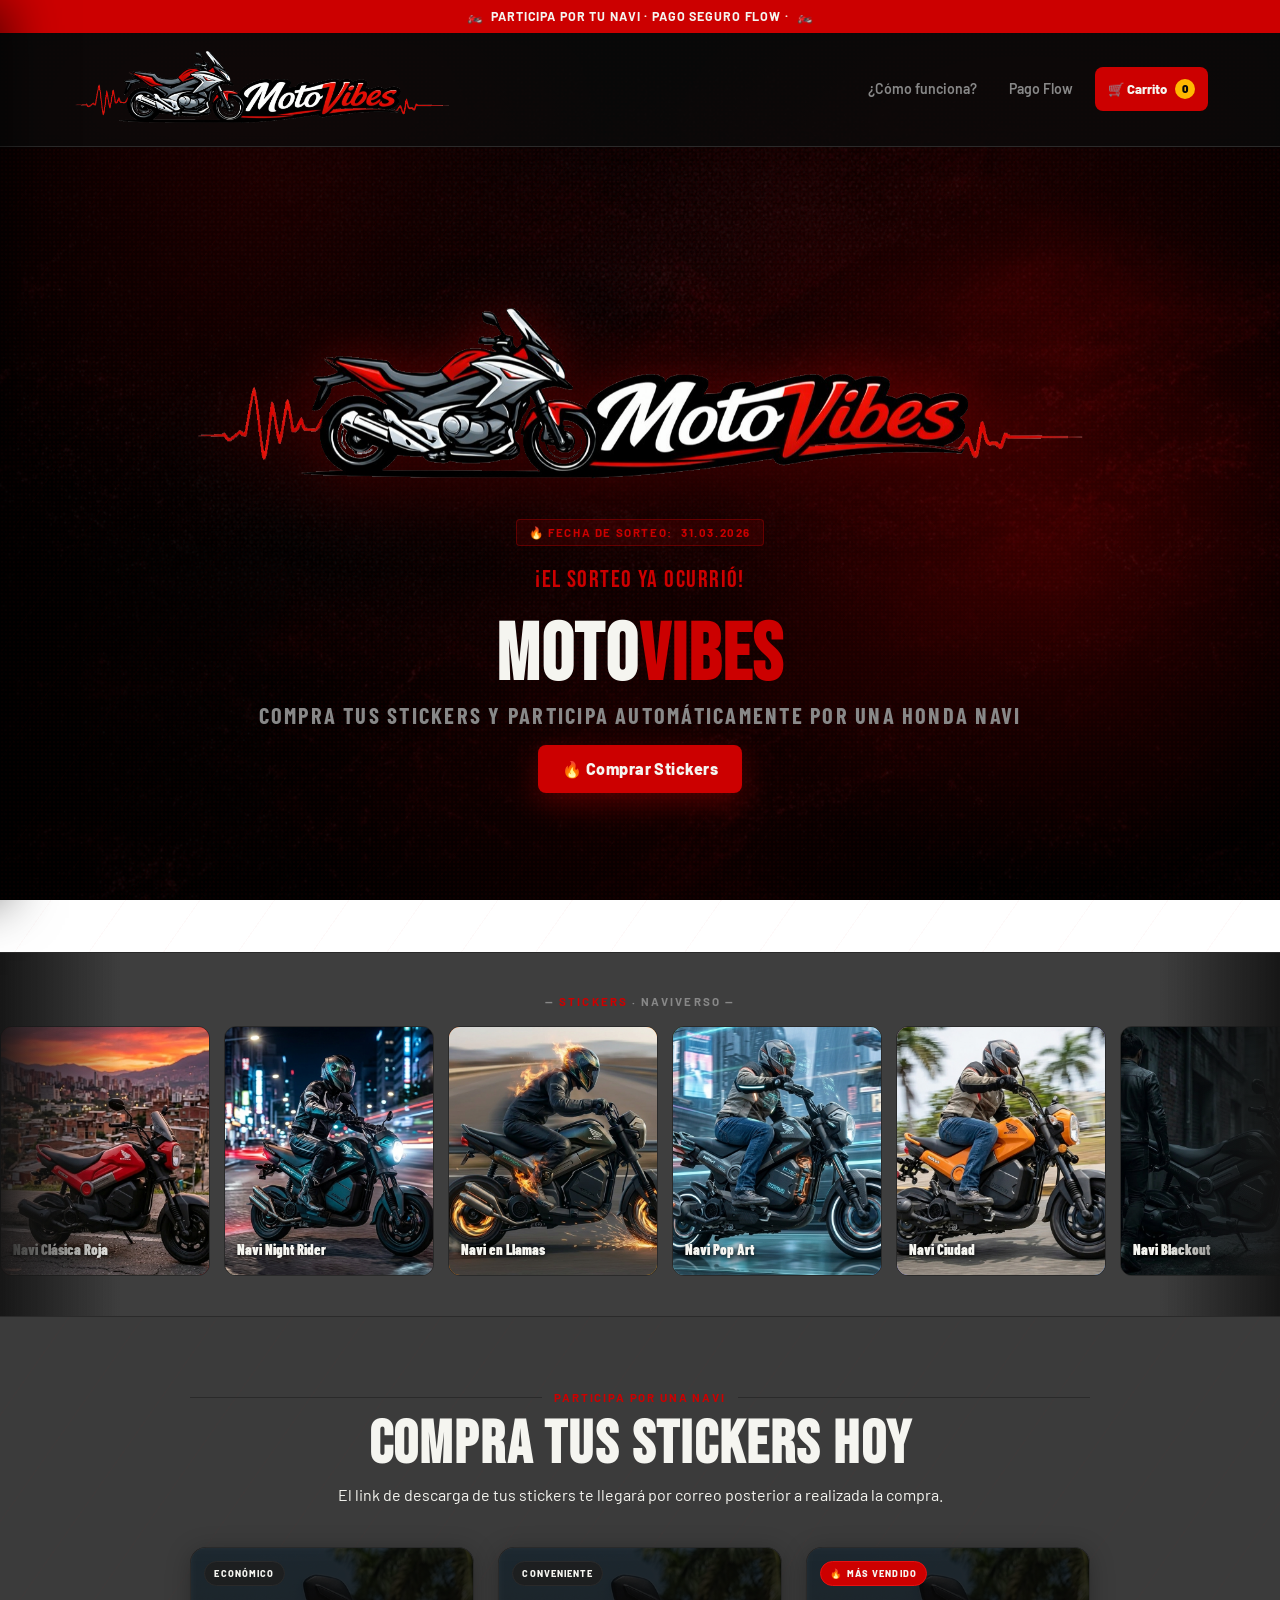
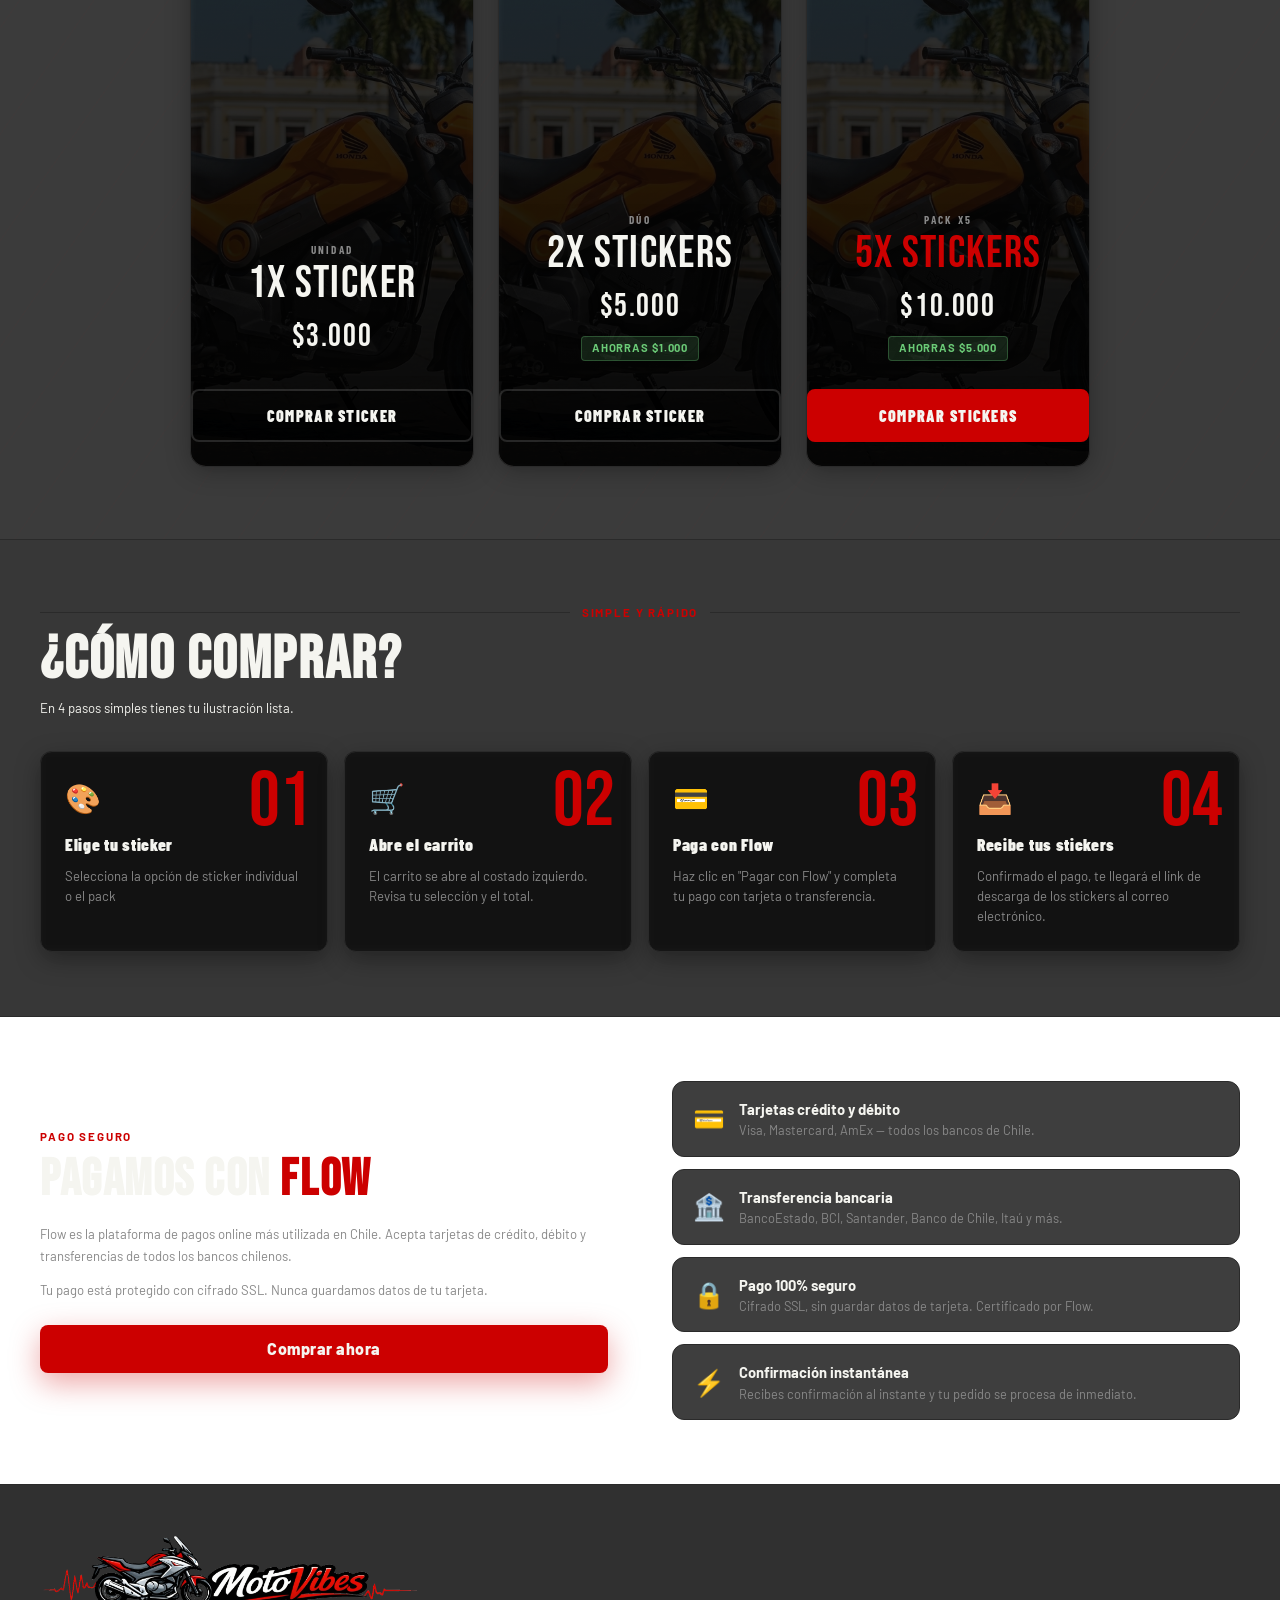
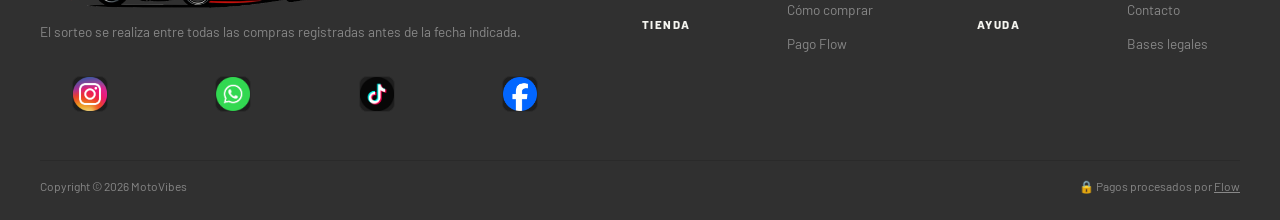
==== index.html @ 28701f83 "Files updated" ====
<!DOCTYPE html>
<html lang="es" dir="ltr">
<head>
  <meta charset="UTF-8">
  <meta http-equiv="X-UA-Compatible" content="IE=edge">
    <link rel="icon" type="image/png" href="images/favicon.png">
  <!-- SEO -->
  <meta name="description" content="Compra stickers de la Honda Navi y participa automáticamente en el sorteo de una moto. Envío digital inmediato. Pago seguro con Flow.">
  <meta name="keywords" content="stickers Honda Navi, sorteo moto Chile, stickers moto Chile, MotoVibes, ganar moto, sorteo Honda">
  <meta name="author" content="MotoVibes">
  <meta name="robots" content="index, follow">
  <link rel="canonical" href="https://motovibes.cl/">

  <!-- Open Graph (redes sociales) -->
  <meta property="og:type" content="website">
  <meta property="og:url" content="https://motovibes.cl/">
  <meta property="og:title" content="MotoVibes — Compra stickers y gana una Honda Navi">
  <meta property="og:description" content="Cada sticker tiene un código único. El día del sorteo uno de esos códigos se lleva la moto. ¿Será el tuyo?">
  <meta property="og:image" content="https://motovibes.cl/images/Logo1.png">
  <meta property="og:locale" content="es_CL">
  <meta property="og:site_name" content="MotoVibes">

  <!-- Twitter Card -->
  <meta name="twitter:card" content="summary_large_image">
  <meta name="twitter:title" content="MotoVibes — Compra stickers y gana una Honda Navi">
  <meta name="twitter:description" content="Cada sticker tiene un código único. El día del sorteo uno de esos códigos se lleva la moto.">
  <meta name="twitter:image" content="https://motovibes.cl/images/Logo1.png">
  <meta name="viewport" content="width=device-width, initial-scale=1.0, viewport-fit=cover">

  <title>MotoVibes - MotoVibes.cl</title>

  <meta name="description" content="Compra stickers y participa por una honda Navi">
  <meta name="theme-color" content="#CC0000">

  <meta property="og:title" content="MotoVibes">
  <meta property="og:description" content="Ilustraciones digitales exclusivas de Honda Navi. Hecho en Chile.">
  <meta property="og:type" content="website">

  <link rel="preconnect" href="https://fonts.googleapis.com">
  <link rel="preconnect" href="https://fonts.gstatic.com" crossorigin>
  <link
    href="https://fonts.googleapis.com/css2?family=Bebas+Neue&family=Barlow:wght@400;500;600;700;900&family=Barlow+Condensed:wght@700;900&display=swap"
    rel="stylesheet"
    media="print"
    onload="this.media='all'"
  >
  <noscript>
    <link href="https://fonts.googleapis.com/css2?family=Bebas+Neue&family=Barlow:wght@400;500;600;700;900&family=Barlow+Condensed:wght@700;900&display=swap" rel="stylesheet">
  </noscript>

  <link rel="stylesheet" href="styles.css">
</head>
<body>

<a href="#contenido-principal" class="skip">Saltar al contenido principal</a>

<!-- ══ TOPBAR ══════════════════════════════════════════ -->
<div class="topbar" role="complementary" aria-label="Información de la tienda">
  🏍️&nbsp; Participa por tu Navi · Pago seguro Flow ·  &nbsp;🏍️
</div>

<!-- ══ HEADER ══════════════════════════════════════════ -->
<header role="banner">
  <nav aria-label="Navegación principal">
    <a href="#" class="nav-logo" aria-label="MotoVibes — Inicio">
      <img src="images/Logo1.png" alt="MotoVibes logo">
    </a>

    <ul class="nav-links" role="list">
      <li><a href="#como-funciona">¿Cómo funciona?</a></li>
      <li><a href="#pago-flow">Pago Flow</a></li>
    </ul>

    <button
      class="cart-btn"
      id="cart-open"
      type="button"
      aria-label="Abrir carrito de compras"
      aria-expanded="false"
      aria-controls="sidebar"
    >
      🛒 Carrito
      <span class="cart-badge" id="cart-badge" aria-live="polite" aria-atomic="true">0</span>
    </button>
  </nav>
</header>

<!-- ══ CONTENIDO PRINCIPAL ══════════════════════════════ -->
<main id="contenido-principal">

  <!-- ── Hero ─────────────────────────────────────────── -->
  <section class="hero" aria-labelledby="hero-titulo">
    <div class="hero-inner hero-centered">
      <div class="hero-logo-wrap" aria-hidden="true">
        <div class="hero-box">
          <img src="images/Logo1.png" alt="MotoVibes Logo" style="width:100%;height:100%;object-fit:contain;border-radius:inherit;z-index:1;">
        </div>
      </div>

      <div class="hero-eyebrow" aria-hidden="true">🔥 Fecha de sorteo: <span id="fecha-sorteo">31.03.2026</span></div>

      <div class="countdown-wrap" aria-live="polite">
        <div class="countdown-unit">
          <span class="countdown-num" id="cd-dias">--</span>
          <span class="countdown-label">Días</span>
        </div>
        <div class="countdown-sep">:</div>
        <div class="countdown-unit">
          <span class="countdown-num" id="cd-horas">--</span>
          <span class="countdown-label">Horas</span>
        </div>
        <div class="countdown-sep">:</div>
        <div class="countdown-unit">
          <span class="countdown-num" id="cd-mins">--</span>
          <span class="countdown-label">Min</span>
        </div>
        <div class="countdown-sep">:</div>
        <div class="countdown-unit">
          <span class="countdown-num" id="cd-segs">--</span>
          <span class="countdown-label">Seg</span>
        </div>
      </div>

      <h1 class="hero-title" id="hero-titulo">
        Moto<span class="accent">Vibes</span>
        <span class="sub">Compra tus stickers y participa automáticamente por una Honda Navi</span>
      </h1>

      <div class="hero-ctas">
        <a href="#stickers" class="btn-p">🔥 Comprar Stickers</a>
      </div>
    </div>
  </section>

  <!-- ── Carrusel ─────────────────────────────────────── -->
  <section class="carousel-wrap" aria-label="Galería de ilustraciones disponibles" aria-roledescription="carrusel">
    <p class="carousel-label">— <em>Stickers</em> · naviverso —</p>
    <div class="carousel-inner">
      <div class="carousel-track" id="carousel-track" role="list"></div>
    </div>
  </section>

  <!-- ── Stickers pricing ──────────────────────────────── -->
  <section id="stickers" class="stickers-sect reveal" aria-labelledby="stickers-titulo">
    <div class="stickers-inner">
      <div class="s-eye" aria-hidden="true">
        <div class="s-line"></div>
        <span class="s-tag">Participa por una Navi</span>
        <div class="s-line"></div>
      </div>
      <h2 class="s-title" id="stickers-titulo">Compra tus Stickers Hoy</h2>
      <p class="s-subt">El link de descarga de tus stickers te llegará por correo posterior a realizada la compra.</p>

      <div class="stickers-grid" role="list">

        <!-- Unidad -->
        <div class="scard reveal" role="listitem">
          <div class="scard-bg">
            <img src="images/Navi Portada.png" alt="Sticker individual">
            <div class="scard-overlay"></div>
          </div>
          <div class="scard-badge">Económico</div>
          <div class="scard-content">
            <div class="scard-tier">Unidad</div>
            <div class="scard-qty">1x Sticker</div>
            <div class="scard-price">$3.000</div>
          </div>
          <button class="scard-btn" onclick="addToCart('sticker-1')" type="button">
            Comprar Sticker
          </button>
        </div>

        <!-- Duo -->
        <div class="scard reveal" role="listitem">
          <div class="scard-bg">
            <img src="images/Navi Portada.png" alt="Sticker individual">
            <div class="scard-overlay"></div>
          </div>
          <div class="scard-badge">Conveniente</div>
          <div class="scard-content">
            <div class="scard-tier">Dúo</div>
            <div class="scard-qty">2x Stickers</div>
            <div class="scard-price">$5.000</div>
            <div class="scard-saving">Ahorras $1.000</div>
          </div>
          <button class="scard-btn" onclick="addToCart('sticker-2')" type="button">
            Comprar Sticker
          </button>
        </div>

        <!-- Pack x5 -->
        <div class="scard scard-featured" role="listitem">
          <div class="scard-bg">
            <img src="images/Navi Portada.png" alt="Pack 4 stickers ">
            <div class="scard-overlay"></div>
          </div>
          <div class="scard-badge scard-badge-hot">🔥 Más Vendido</div>
          <div class="scard-content">
            <div class="scard-tier">Pack X5</div>
            <div class="scard-qty">5x Stickers</div>
            <div class="scard-price">$10.000</div>
            <div class="scard-saving">Ahorras $5.000</div>
          </div>
          <button class="scard-btn scard-btn-red" onclick="addToCart('pack-5')" type="button">
            Comprar Stickers
          </button>
        </div>

      </div>
    </div>
  </section>

  <!-- ── Cómo funciona ─────────────────────────────────── -->
  <section id="como-funciona" class="how" aria-labelledby="how-titulo">
    <div class="how-inner">
      <div class="s-eye" aria-hidden="true">
        <div class="s-line"></div>
        <span class="s-tag">Simple y rápido</span>
        <div class="s-line"></div>
      </div>
      <h2 class="s-title" id="how-titulo">¿Cómo comprar?</h2>
      <p class="s-sub">En 4 pasos simples tienes tu ilustración lista.</p>

      <ul class="how-grid" aria-label="Pasos para comprar">
        <li class="step reveal">
          <div class="step-bg-num" aria-hidden="true">01</div>
          <div class="step-ico" aria-hidden="true">🎨</div>
          <h3>Elige tu sticker</h3>
          <p>Selecciona la opción de sticker individual o el pack</p>
        </li>
        <li class="step reveal">
          <div class="step-bg-num" aria-hidden="true">02</div>
          <div class="step-ico" aria-hidden="true">🛒</div>
          <h3>Abre el carrito</h3>
          <p>El carrito se abre al costado izquierdo. Revisa tu selección y el total.</p>
        </li>
        <li class="step reveal">
          <div class="step-bg-num" aria-hidden="true">03</div>
          <div class="step-ico" aria-hidden="true">💳</div>
          <h3>Paga con Flow</h3>
          <p>Haz clic en "Pagar con Flow" y completa tu pago con tarjeta o transferencia.</p>
        </li>
        <li class="step reveal">
          <div class="step-bg-num" aria-hidden="true">04</div>
          <div class="step-ico" aria-hidden="true">📥</div>
          <h3>Recibe tus stickers</h3>
          <p>Confirmado el pago, te llegará el link de descarga de los stickers al correo electrónico.</p>
        </li>
      </ul>
    </div>
  </section>

  <!-- ── Pago Flow ─────────────────────────────────────── -->
  <section id="pago-flow" class="flow-sect" aria-labelledby="flow-titulo">
    <div class="flow-inner">
      <div class="flow-txt">
        <div class="s-eye" aria-hidden="true" style="justify-content:flex-start;margin-bottom:0.5rem">
          <span class="s-tag">Pago seguro</span>
        </div>
        <h2 class="s-title" id="flow-titulo">
          Pagamos con <span style="color:var(--rojo)">Flow</span>
        </h2>
        <p>Flow es la plataforma de pagos online más utilizada en Chile. Acepta tarjetas de crédito, débito y transferencias de todos los bancos chilenos.</p>
        <p>Tu pago está protegido con cifrado SSL. Nunca guardamos datos de tu tarjeta.</p>
        <a href="#stickers" class="btn-p" style="margin-top:0.75rem">Comprar ahora</a>
      </div>

      <div class="flow-cards" role="list" aria-label="Métodos de pago aceptados">
        <div class="fcard" role="listitem">
          <div class="fcard-ico" aria-hidden="true">💳</div>
          <div>
            <h4>Tarjetas crédito y débito</h4>
            <p>Visa, Mastercard, AmEx — todos los bancos de Chile.</p>
          </div>
        </div>
        <div class="fcard" role="listitem">
          <div class="fcard-ico" aria-hidden="true">🏦</div>
          <div>
            <h4>Transferencia bancaria</h4>
            <p>BancoEstado, BCI, Santander, Banco de Chile, Itaú y más.</p>
          </div>
        </div>
        <div class="fcard" role="listitem">
          <div class="fcard-ico" aria-hidden="true">🔒</div>
          <div>
            <h4>Pago 100% seguro</h4>
            <p>Cifrado SSL, sin guardar datos de tarjeta. Certificado por Flow.</p>
          </div>
        </div>
        <div class="fcard" role="listitem">
          <div class="fcard-ico" aria-hidden="true">⚡</div>
          <div>
            <h4>Confirmación instantánea</h4>
            <p>Recibes confirmación al instante y tu pedido se procesa de inmediato.</p>
          </div>
        </div>
      </div>
    </div>
  </section>

</main>

<!-- ══ FOOTER ══════════════════════════════════════════ -->
<footer role="contentinfo">
  <div class="foot-inner">
    <div class="foot-brand">
      <a href="#" class="nav-logo" aria-label="MotoVibes — Inicio">
        <img src="images/Logo1.png" alt="MotoVibes logo">
      </a>
      <p>El sorteo se realiza entre todas las compras registradas antes de la fecha indicada.</p>
      <nav class="soc-row" aria-label="Redes sociales">
        <a href="https://www.instagram.com/motovibes.cl?igsh=ZWE2M2V4dHNpMzU1" class="soc" aria-label="Síguenos en Instagram" target="_blank" rel="noopener noreferrer"><img src="images/ig.png" alt="Instagram" style="object-fit:contain;"></a>
        <a href="#" class="soc" aria-label="Contáctanos por WhatsApp" target="_blank" rel="noopener noreferrer"><img src="images/wha.png" alt="Whatsapp" style="object-fit:contain;"></a>
        <a href="https://www.tiktok.com/@motovibescl?_r=1&_t=ZS-94eezN1CpwV" class="soc" aria-label="Síguenos en TikTok" target="_blank" rel="noopener noreferrer"><img src="images/tt.png" alt="Tiktok" style="object-fit:contain;"></a>
        <a href="#" class="soc" aria-label="Síguenos en Facebook" target="_blank" rel="noopener noreferrer"><img src="images/fb.png" alt="Facebook" style="object-fit:contain;"></a>
      </nav>
    </div>

    <nav class="foot-col" aria-label="Links de tienda">
      <h4>Tienda</h4>
      <ul>
        <li><a href="#como-funciona">Cómo comprar</a></li>
        <li><a href="#pago-flow">Pago Flow</a></li>
      </ul>
    </nav>

    <nav class="foot-col" aria-label="Links de ayuda">
      <h4>Ayuda</h4>
      <ul>
        <li><a href="contacto.html">Contacto</a></li>
        <li><a href="#">Bases legales</a></li>
      </ul>
    </nav>
  </div>

  <div class="foot-bottom">
    <span>Copyright © 2026 MotoVibes</span>
    <span>🔒 Pagos procesados por <a href="https://www.flow.cl" target="_blank" rel="noopener noreferrer" style="color:var(--gris-txt);text-decoration:underline">Flow</a></span>
  </div>
</footer>

<!-- ══ SIDEBAR CARRITO ══════════════════════════════════ -->
<div class="backdrop" id="backdrop" role="presentation" aria-hidden="true"></div>

<aside
  class="sidebar"
  id="sidebar"
  role="dialog"
  aria-modal="true"
  aria-label="Carrito de compras"
  aria-hidden="true"
>
  <div class="sb-head">
    <div class="sb-head-l">
      <h2>Carrito</h2>
      <span class="sb-count" id="sb-count" aria-live="polite" aria-atomic="true">0 items</span>
    </div>
    <button class="sb-close" id="cart-close" type="button" aria-label="Cerrar carrito">✕</button>
  </div>

  <div class="sb-body" id="sb-body">
    <div class="sb-empty" id="sb-empty" role="status">
      <div class="sb-empty-icon" aria-hidden="true">🛒</div>
      <p>
        Tu carrito está vacío.<br>
        <a href="#" id="empty-link">Explora la colección&nbsp;→</a>
      </p>
    </div>
    <div id="sb-items" aria-live="polite" aria-label="Productos en el carrito"></div>
  </div>

  <div class="sb-foot" id="sb-foot" style="display:none">
    <div class="sum-row">
      <span>Subtotal</span>
      <span id="sum-sub">$0</span>
    </div>
    <div class="sum-row">
      <span>Envío digital</span>
      <span style="color:#6bcb77">Gratis</span>
    </div>
    <div class="sum-row tot">
      <span>Total</span>
      <span class="sum-tot-val" id="sum-tot">$0</span>
    </div>

    <!-- ⚠️ URL debe generarse desde el servidor con la API Key de Flow en producción -->
    <a
      href="#"
      id="flow-pay-btn"
      class="flow-btn"
      role="button"
      aria-label="Ir a pagar"
      target="_blank"
    >
      💳&nbsp; Pagar
      <svg width="16" height="16" viewBox="0 0 24 24" fill="none" stroke="currentColor" stroke-width="2.5" stroke-linecap="round" stroke-linejoin="round" aria-hidden="true" focusable="false">
        <path d="M5 12h14M12 5l7 7-7 7"/>
      </svg>
    </a>

    <div class="flow-secure" aria-label="Información de seguridad">
      🔒 Pago seguro y encriptado · Flow Chile
    </div>

    <button class="cont-btn" id="cont-btn" type="button">← Seguir explorando</button>
  </div>
</aside>

<!-- ══ TOAST ════════════════════════════════════════════ -->
<div class="toast" id="toast" role="status" aria-live="polite" aria-atomic="true">
  <span id="toast-msg"></span>
</div>

<script src="main.js"></script>

  <script>
    // ── CUENTA REGRESIVA ─────────────────────────────
    // Cambia esta fecha cuando tengas la fecha real del sorteo
    // Formato: YYYY-MM-DD HH:MM:SS
    const FECHA_SORTEO = new Date('2026-03-31T20:00:00')

    function actualizarContador() {
      const ahora = new Date()
      const diff  = FECHA_SORTEO - ahora

      if (diff <= 0) {
        document.querySelector('.countdown-wrap').innerHTML =
          '<div class="countdown-fin">¡El sorteo ya ocurrió!</div>'
        return
      }

      const dias  = Math.floor(diff / (1000 * 60 * 60 * 24))
      const horas = Math.floor((diff % (1000 * 60 * 60 * 24)) / (1000 * 60 * 60))
      const mins  = Math.floor((diff % (1000 * 60 * 60)) / (1000 * 60))
      const segs  = Math.floor((diff % (1000 * 60)) / 1000)

      document.getElementById('cd-dias').textContent  = String(dias).padStart(2, '0')
      document.getElementById('cd-horas').textContent = String(horas).padStart(2, '0')
      document.getElementById('cd-mins').textContent  = String(mins).padStart(2, '0')
      document.getElementById('cd-segs').textContent  = String(segs).padStart(2, '0')
    }

    actualizarContador()
    setInterval(actualizarContador, 1000)
  </script>
</body>
</html>
---- styles.css ----
/* ══════════════════════════════════════════════════════
   LOCOS POR LAS NAVIS — styles.css
   Mobile-first · Cross-browser · Accesible
══════════════════════════════════════════════════════ */

/* ── Variables ─────────────────────────────────────── */
:root {
  --negro:    #0A0A0A;
  --gris-osc: #141414;
  --gris-med: #1E1E1E;
  --gris-bor: #2A2A2A;
  --rojo:     #CC0000;
  --rojo-viv: #E81010;
  --naranja:  #FF5500;
  --blanco:   #F5F5F0;
  --gris-txt: #888888;
  --dorado:   #FFB800;
  --sombra-r: rgba(204, 0, 0, 0.35);
  --ease:     cubic-bezier(0.25, 0.46, 0.45, 0.94);
  --tr:       all 0.28s cubic-bezier(0.25, 0.46, 0.45, 0.94);
  --rad-sm:   4px;
  --rad-md:   8px;
  --rad-lg:   12px;
  --rad-xl:   16px;
}

/* ── Reset & base ───────────────────────────────────── */
*,
*::before,
*::after {
  -webkit-box-sizing: border-box;
          box-sizing: border-box;
  margin: 0;
  padding: 0;
}

html {
  scroll-behavior: smooth;
  -webkit-text-size-adjust: 100%;
      -ms-text-size-adjust: 100%;
          text-size-adjust: 100%;
  overflow-x: hidden;
}

body {
  padding-top: 142px; /* topbar ~32px + header ~70px + buffer */
  position: relative;
  z-index: 0;
  font-family: 'Barlow', 'Segoe UI', Tahoma, Geneva, Verdana, sans-serif;

  background:
    linear-gradient(rgba(0,0,0,0.72), rgba(0,0,0,0.88)),
    url("images/Fondo.webp");

  background-size: cover;
  background-position: center;
  background-repeat: no-repeat;
  background-attachment: fixed;

  color: var(--blanco);
  overflow-x: hidden;
  line-height: 1.5;

  -webkit-font-smoothing: antialiased;
  -moz-osx-font-smoothing: grayscale;
}

body::before,
body::after {
  position: fixed;
  inset: 0;
  pointer-events: none;
}

body::before {
  content: "";
  z-index: 0;
  background:
    radial-gradient(circle at 20% 20%, rgba(204,0,0,0.12), transparent 30%),
    radial-gradient(circle at 80% 30%, rgba(204,0,0,0.10), transparent 35%),
    radial-gradient(circle at 50% 80%, rgba(204,0,0,0.08), transparent 40%);
}

body::after {
  content: "";
  z-index: 0;
  opacity: 0.18;
  background-image:
    radial-gradient(rgba(255,0,0,0.22) 1px, transparent 1px);
  background-size: 4px 4px;
  mix-blend-mode: screen;
}

img, video, svg { max-width: 100%; height: auto; display: block; }

/* Focus visible solo para teclado */
:focus:not(:focus-visible) { outline: none; }
:focus-visible {
  outline: 2px solid var(--dorado);
  outline-offset: 3px;
  border-radius: 2px;
}

/* Reduce motion para usuarios que lo prefieren */
@media (prefers-reduced-motion: reduce) {
  *, *::before, *::after {
    -webkit-animation-duration: 0.01ms !important;
            animation-duration: 0.01ms !important;
    -webkit-animation-iteration-count: 1 !important;
            animation-iteration-count: 1 !important;
    -webkit-transition-duration: 0.01ms !important;
            transition-duration: 0.01ms !important;
    scroll-behavior: auto !important;
  }
}

/* Modo alto contraste */
@media (prefers-contrast: high) {
  :root {
    --rojo:    #FF0000;
    --gris-bor: #555555;
    --gris-txt: #BBBBBB;
  }
}

/* ── Skip link ──────────────────────────────────────── */
.skip {
  position: absolute;
  top: -100px;
  left: 1rem;
  background: var(--rojo);
  color: var(--blanco);
  padding: 0.75rem 1.5rem;
  border-radius: var(--rad-md);
  font-weight: 700;
  font-size: 0.875rem;
  z-index: 9999;
  text-decoration: none;
  -webkit-transition: top 0.2s;
          transition: top 0.2s;
  white-space: nowrap;
}
.skip:focus { top: 0.75rem; }

/* Contenido sobre el fondo global */
header,
main,
footer,
.hero,
.carousel-wrap,
.how,
.flow-sect,
.stickers-sect {
  position: relative;
  z-index: 1;
}

/* ── Topbar ─────────────────────────────────────────── */
.topbar {
  background: var(--rojo);
  text-align: center;
  padding: 0.5rem 1rem;
  font-size: 0.75rem;
  font-weight: 700;
  letter-spacing: 0.07em;
  text-transform: uppercase;
  line-height: 1.4;
  word-break: break-word;
  position: fixed;
  top: 0;
  left: 0;
  width: 100%;
  z-index: 1001;
}

/* ── Header / Nav ───────────────────────────────────── */
header {
  position: fixed;
  top: 32px;
  left: 0;
  width: 100%;

  z-index: 1000;

  background: rgba(10,10,10,0.82);
  backdrop-filter: blur(12px);

  border-bottom: 1px solid var(--gris-bor);
}
header.scrolled{
  background: rgba(10, 10, 10, 0.95);
  backdrop-filter: blur(16px);
  border-bottom: 1px solid rgba(255,255,255,0.08);
}

header.scrolled nav{
  padding: 0.45rem 1rem;
}

header,
header nav{
  transition: all 0.25s ease;
}

nav {
  max-width: 1200px;
  margin: 0 auto;
  display: -webkit-box;
  display: -ms-flexbox;
  display: flex;
  -webkit-box-align: center;
      -ms-flex-align: center;
          align-items: center;
  -webkit-box-pack: justify;
      -ms-flex-pack: justify;
          justify-content: space-between;
  padding: 1rem 0.5rem;
  gap: 0.75rem;
}
.nav-logo{
  display: inline-flex;
  align-items: center;
  justify-content: flex-start;
  font-size: 0;
  line-height: 0;
  margin-right: auto;
}

.nav-logo img{
  height: 48px;
  width: auto;
  max-width: 160px;
  object-fit: contain;
  display: block;
  transition: transform 0.25s ease, filter 0.25s ease;
}
.nav-logo img:hover{
  transform: scale(1.04);
  filter: drop-shadow(0 0 10px rgba(255,0,0,0.45));
}

.nav-links {
  gap: 0.25rem;
  -webkit-box-align: center;
      -ms-flex-align: center;
          align-items: center;
  list-style: none;
  display: none; /* Oculto en móvil */
}
.nav-links a {
  color: var(--gris-txt);
  text-decoration: none;
  font-weight: 600;
  font-size: 0.88rem;
  padding: 0.5rem 0.875rem;
  border-radius: var(--rad-md);
  -webkit-transition: var(--tr);
          transition: var(--tr);
  white-space: nowrap;
  display: inline-block;
}
.nav-links a:hover { color: var(--blanco); background: var(--gris-med); }

.cart-btn {
  background: var(--rojo);
  color: var(--blanco);
  border: none;
  border-radius: var(--rad-md);
  padding: 0.5rem 1rem;
  font-family: 'Barlow', sans-serif;
  font-weight: 800;
  font-size: 0.875rem;
  cursor: pointer;
  display: -webkit-inline-box;
  display: -ms-inline-flexbox;
  display: inline-flex;
  -webkit-box-align: center;
      -ms-flex-align: center;
          align-items: center;
  gap: 0.5rem;
  -webkit-transition: var(--tr);
          transition: var(--tr);
  white-space: nowrap;
  min-height: 44px; /* WCAG táctil mínimo */
}
.cart-btn:hover { background: var(--rojo-viv); -webkit-transform: translateY(-1px); -ms-transform: translateY(-1px); transform: translateY(-1px); }
.cart-btn:active { -webkit-transform: none; -ms-transform: none; transform: none; }

.cart-badge {
  background: var(--dorado);
  color: var(--negro);
  border-radius: 50%;
  width: 20px; height: 20px;
  font-size: 0.7rem;
  display: -webkit-inline-box;
  display: -ms-inline-flexbox;
  display: inline-flex;
  -webkit-box-align: center;
      -ms-flex-align: center;
          align-items: center;
  -webkit-box-pack: center;
      -ms-flex-pack: center;
          justify-content: center;
  font-weight: 900;
  line-height: 1;
}

/* ── Botones globales ───────────────────────────────── */
.btn-p {
  background: var(--rojo);
  color: var(--blanco);
  padding: 0.75rem 1.5rem;
  border-radius: var(--rad-md);
  border: none;
  font-family: 'Barlow', sans-serif;
  font-weight: 800;
  font-size: clamp(0.88rem, 2vw, 1rem);
  letter-spacing: 0.03em;
  cursor: pointer;
  text-decoration: none;
  display: -webkit-inline-box;
  display: -ms-inline-flexbox;
  display: inline-flex;
  -webkit-box-align: center;
      -ms-flex-align: center;
          align-items: center;
  gap: 0.5rem;
  -webkit-transition: var(--tr);
          transition: var(--tr);
  -webkit-box-shadow: 0 10px 30px rgba(204,0,0,0.35);
          box-shadow: 0 10px 30px rgba(204,0,0,0.35);
  min-height: 44px;
}
.btn-p:hover { 
  background: var(--rojo-viv); 
  -webkit-transform: translateY(-2px); 
  -ms-transform: translateY(-2px); 
  transform: translateY(-2px); 
  -webkit-box-shadow: 0 14px 36px rgba(204,0,0,0.45); 
  box-shadow: 0 14px 36px rgba(204,0,0,0.45); 
}
.btn-p:active { 
  -webkit-transform: none; 
  -ms-transform: none; 
  transform: none; }

.btn-p,
.scard-btn-red,
.flow-btn{
  transition: transform 0.25s ease, box-shadow 0.25s ease, background 0.25s ease;
}

.btn-p:hover,
.scard-btn-red:hover,
.flow-btn:hover{
  transform: translateY(-2px);
  box-shadow: 0 12px 30px rgba(255,0,0,0.35);
}

.btn-p:active,
.scard-btn-red:active,
.flow-btn:active{
  transform: translateY(0);
}

/* ── Animación entrada ──────────────────────────────── */
@-webkit-keyframes fsu {
  from { opacity: 0; -webkit-transform: translateY(24px); transform: translateY(24px); }
  to   { opacity: 1; -webkit-transform: translateY(0);    transform: translateY(0);    }
}
@keyframes fsu {
  from { opacity: 0; transform: translateY(24px); }
  to   { opacity: 1; transform: translateY(0);    }
}
@keyframes glowMove {
  0% {
    transform: translateY(-50%) scale(1);
    opacity: 0.9;
  }
  50% {
    transform: translateY(-50%) scale(1.05);
    opacity: 1;
  }
  100% {
    transform: translateY(-50%) scale(1);
    opacity: 0.9;
  }
}

/* ── Hero ───────────────────────────────────────────── */
.hero {
  min-height: 90vh;
  display: -webkit-box;
  display: -ms-flexbox;
  display: flex;
  -webkit-box-align: center;
      -ms-flex-align: center;
          align-items: center;
  position: relative;
  overflow: hidden;
  background: transparent;
}
.hero::before {
  content: '';
  position: absolute;
  inset: 0;
  background: -webkit-repeating-linear-gradient(-55deg, transparent, transparent 60px, rgba(204,0,0,0.025) 60px, rgba(204,0,0,0.025) 61px);
  background:         repeating-linear-gradient(-55deg, transparent, transparent 60px, rgba(204,0,0,0.025) 60px, rgba(204,0,0,0.025) 61px);
  pointer-events: none;
}
.hero::after {
  content: '';
  position: absolute;
  right: -120px;
  top: 50%;
  transform: translateY(-50%);
  width: 700px;
  height: 700px;
  border-radius: 50%;
  background:
    radial-gradient(circle,
      rgba(204,0,0,0.22) 0%,
      rgba(204,0,0,0.10) 35%,
      transparent 70%);
  filter: blur(10px);
  pointer-events: none;
  animation: glowMove 6s ease-in-out infinite;
}

.hero-inner {
  max-width: 1200px;
  margin: 0 auto;
  padding: 2.5rem 1rem;
  position: relative;
  z-index: 1;
  width: 100%;
}

.hero-eyebrow {
  display: -webkit-inline-box;
  display: -ms-inline-flexbox;
  display: inline-flex;
  -webkit-box-align: center;
      -ms-flex-align: center;
          align-items: center;
  gap: 0.5rem;
  background: rgba(204,0,0,0.12);
  border: 1px solid rgba(204,0,0,0.35);
  color: var(--rojo);
  font-size: 0.72rem;
  font-weight: 700;
  letter-spacing: 0.14em;
  text-transform: uppercase;
  padding: 0.25rem 0.75rem;
  border-radius: var(--rad-sm);
  margin-bottom: 1rem;
  -webkit-animation: fsu 0.6s ease both;
          animation: fsu 0.6s ease both;
}

.hero-title {
  font-family: 'Bebas Neue', 'Impact', 'Arial Narrow', sans-serif;
  font-size: clamp(2.8rem, 12vw, 7.5rem);
  line-height: 0.93;
  letter-spacing: 0.02em;
  margin-bottom: 1rem;
  -webkit-animation: fsu 0.7s ease 0.1s both;
          animation: fsu 0.7s ease 0.1s both;
  word-break: break-word;
  -webkit-hyphens: auto;
      -ms-hyphens: auto;
          hyphens: auto;
}
.hero-title .accent { color: var(--rojo); display: inline; }
.hero-title .sub {
  font-family: 'Barlow Condensed', 'Arial Narrow', sans-serif;
  font-size: clamp(0.9rem, 3vw, 1.8rem);
  color: var(--gris-txt);
  letter-spacing: 0.15em;
  text-transform: uppercase;
  display: block;
  margin-top: 0.5rem;
  line-height: 1.2;
}

.hero-ctas {
  display: -webkit-box;
  display: -ms-flexbox;
  display: flex;
  gap: 0.75rem;
  -ms-flex-wrap: wrap;
      flex-wrap: wrap;
  -webkit-animation: fsu 0.7s ease 0.3s both;
          animation: fsu 0.7s ease 0.3s both;
}

.hero-box {
  display: flex;
  align-items: center;
  justify-content: center;
  background: transparent;
  border: none;
  box-shadow: none;
}
.hero-box img {
  width: 100%;
  height: auto;
  object-fit: contain;
  filter: drop-shadow(0 18px 35px rgba(0,0,0,0.55))
        drop-shadow(0 0 25px rgba(255,0,0,0.35));
}
/* ── Carrusel ───────────────────────────────────────── */
.carousel-wrap {
  background: rgba(20,20,20,0.82);
  -webkit-backdrop-filter: blur(2px);
          backdrop-filter: blur(2px);
  border-top: 1px solid var(--gris-bor);
  border-bottom: 1px solid var(--gris-bor);
  padding: 2rem 0;
  overflow: hidden;
  position: relative;
}
.carousel-wrap::before,
.carousel-wrap::after {
  content: '';
  position: absolute;
  top: 0; bottom: 0;
  width: 60px;
  z-index: 2;
  pointer-events: none;
}
.carousel-wrap::before { left: 0; background: -webkit-linear-gradient(left, rgba(20,20,20,0.92), transparent); background: linear-gradient(to right, rgba(20,20,20,0.92), transparent); }
.carousel-wrap::after  { right: 0; background: -webkit-linear-gradient(right, rgba(20,20,20,0.92), transparent); background: linear-gradient(to left, rgba(20,20,20,0.92), transparent); }

.carousel-label {
  text-align: center;
  margin-bottom: 1rem;
  font-size: 0.72rem;
  font-weight: 700;
  letter-spacing: 0.18em;
  text-transform: uppercase;
  color: var(--gris-txt);
}
.carousel-label em { color: var(--rojo); font-style: normal; }

.carousel-inner { overflow: hidden; }

.carousel-track {
  display: -webkit-box;
  display: -ms-flexbox;
  display: flex;
  gap: 0.875rem;
  width: -webkit-max-content;
  width: max-content;
  -webkit-animation: slide 30s linear infinite;
          animation: slide 30s linear infinite;
}
@media (hover: hover) and (pointer: fine) {
  .carousel-track:hover { -webkit-animation-play-state: paused; animation-play-state: paused; }
}

@-webkit-keyframes slide {
  from { -webkit-transform: translateX(0); transform: translateX(0); }
  to   { -webkit-transform: translateX(-50%); transform: translateX(-50%); }
}
@keyframes slide {
  from { transform: translateX(0); }
  to   { transform: translateX(-50%); }
}

.c-card {
  width: clamp(150px, 28vw, 210px);
  height: clamp(185px, 34vw, 250px);
  -ms-flex-negative: 0;
      flex-shrink: 0;
  border-radius: var(--rad-lg);
  overflow: hidden;
  border: 1px solid var(--gris-bor);
  position: relative;
  cursor: pointer;
  -webkit-transition: var(--tr);
          transition: var(--tr);
  -webkit-transform: translateZ(0);
          transform: translateZ(0);
  will-change: transform;
}
@media (hover: hover) and (pointer: fine) {
  .c-card:hover { -webkit-transform: translateY(-6px) scale(1.03); -ms-transform: translateY(-6px) scale(1.03); transform: translateY(-6px) scale(1.03); border-color: var(--rojo); }
  .c-card:hover .c-overlay { opacity: 1; }
}
@media (hover: none) {
  .c-overlay { opacity: 1 !important; }
}

.c-bg {
  width: 100%; height: 100%;
  display: -webkit-box;
  display: -ms-flexbox;
  display: flex;
  -webkit-box-align: center;
      -ms-flex-align: center;
          align-items: center;
  -webkit-box-pack: center;
      -ms-flex-pack: center;
          justify-content: center;
  font-size: clamp(2.8rem, 7vw, 4.5rem);
  position: relative;
}
.c-bg img {
  position: absolute;
  inset: 0;
  width: 100%;
  height: 100%;
  -o-object-fit: cover;
     object-fit: cover;
  -o-object-position: center;
     object-position: center;
  display: block;
}
.c-overlay {
  position: absolute; inset: 0;
  background: -webkit-linear-gradient(bottom, rgba(0,0,0,0.85) 0%, transparent 55%);
  background:         linear-gradient(to top, rgba(0,0,0,0.85) 0%, transparent 55%);
  opacity: 0;
  -webkit-transition: var(--tr);
          transition: var(--tr);
}
.c-info { position: absolute; bottom: 0; left: 0; right: 0; padding: 0.75rem; z-index: 2; }
.c-name { font-family: 'Barlow Condensed', 'Arial Narrow', sans-serif; font-weight: 900; font-size: 0.9rem; margin-bottom: 2px; text-shadow: 0 1px 4px rgba(0,0,0,0.8); }
/* ── Secciones compartidas ──────────────────────────── */
.s-eye {
  display: -webkit-box;
  display: -ms-flexbox;
  display: flex;
  -webkit-box-align: center;
      -ms-flex-align: center;
          align-items: center;
  gap: 0.75rem;
  margin-bottom: 0.5rem;
}
.s-line { -webkit-box-flex: 1; -ms-flex: 1; flex: 1; height: 1px; background: var(--gris-bor); }
.s-tag { font-size: 0.72rem; font-weight: 700; letter-spacing: 0.16em; text-transform: uppercase; color: var(--rojo); white-space: nowrap; }
.s-title { font-family: 'Bebas Neue', 'Impact', sans-serif; font-size: clamp(1.8rem, 6vw, 3.8rem); letter-spacing: 0.03em; line-height: 1; margin-bottom: 0.5rem; }
.s-sub { color: var(--gris-txt); font-size: clamp(0.82rem, 2vw, 0.93rem); line-height: 1.6; margin-bottom: 2rem; max-width: 600px; }

/* ── Cómo funciona ──────────────────────────────────── */
.how {
  background: rgba(12,12,12,0.82);
  border-top: 1px solid var(--gris-bor);
  border-bottom: 1px solid var(--gris-bor);
  padding: clamp(2.5rem, 8vw, 4.5rem) 1rem;
  -webkit-backdrop-filter: blur(2px);
          backdrop-filter: blur(2px);
}
.how-inner { max-width: 1200px; margin: 0 auto; }
.how-grid{
  list-style: none;
  padding: 0;
  margin: 2rem 0 0 0;

  display: -webkit-box;
  display: -ms-flexbox;
  display: flex;
  -ms-flex-wrap: wrap;
      flex-wrap: wrap;
  gap: 1rem;
}
.step {
  list-style: none;
  background: rgba(20,20,20,0.82);
  -webkit-backdrop-filter: blur(3px);
          backdrop-filter: blur(3px);
  box-shadow: 0 8px 25px rgba(0,0,0,0.35);
  border: 1px solid var(--gris-bor);
  border-radius: var(--rad-lg);
  animation: fsu 0.6s ease both;
  padding: clamp(1rem, 3vw, 1.5rem);
  position: relative;
  -webkit-transition: transform 0.25s, border-color 0.25s;
          transition: transform 0.25s, border-color 0.25s;
  -webkit-box-flex: 1;
      -ms-flex: 1 1 200px;
          flex: 1 1 200px;
}
.step:hover { 
  border-color: var(--rojo); 
  transform: translateY(-4px);
}
.step-bg-num {
  font-family: 'Bebas Neue', 'Impact', sans-serif;
  font-size: clamp(3rem, 6vw, 5rem);
  color: var(--rojo);
  line-height: 1;
  position: absolute;
  top: 0.75rem; right: 1rem;
  pointer-events: none;
}
.step-ico { font-size: 1.8rem; margin-bottom: 0.75rem; }
.step h3 { font-family: 'Barlow Condensed', sans-serif; font-weight: 900; font-size: clamp(0.92rem, 2vw, 1.08rem); letter-spacing: 0.04em; margin-bottom: 0.5rem; }
.step p  { font-size: clamp(0.78rem, 1.5vw, 0.85rem); color: var(--gris-txt); line-height: 1.55; }

/* ── Flow section ───────────────────────────────────── */
.flow-sect { padding: clamp(2.5rem, 8vw, 4.5rem) 1rem; }
.flow-inner {
  max-width: 1200px;
  margin: 0 auto;
  display: -webkit-box;
  display: -ms-flexbox;
  display: flex;
  -ms-flex-wrap: wrap;
      flex-wrap: wrap;
  gap: clamp(2rem, 6vw, 4rem);
  -webkit-box-align: center;
      -ms-flex-align: center;
          align-items: center;
}
.flow-txt { -webkit-box-flex: 1; -ms-flex: 1 1 260px; flex: 1 1 260px; }
.flow-txt h2 { font-family: 'Bebas Neue', 'Impact', sans-serif; font-size: clamp(1.8rem, 5vw, 3.2rem); letter-spacing: 0.03em; line-height: 1.05; margin-bottom: 1rem; }
.flow-txt p  { color: var(--gris-txt); line-height: 1.7; font-size: clamp(0.82rem, 2vw, 0.93rem); margin-bottom: 0.75rem; }
.flow-cards  { -webkit-box-flex: 1; -ms-flex: 1 1 260px; flex: 1 1 260px; display: -webkit-box; display: -ms-flexbox; display: flex; -webkit-box-orient: vertical; -webkit-box-direction: normal; -ms-flex-direction: column; flex-direction: column; gap: 0.75rem; }
.fcard {
  background: rgba(20,20,20,0.82);
  -webkit-backdrop-filter: blur(3px);
          backdrop-filter: blur(3px);
  border: 1px solid var(--gris-bor);
  border-radius: var(--rad-lg);
  padding: 1rem clamp(0.75rem, 3vw, 1.25rem);
  display: -webkit-box;
  display: -ms-flexbox;
  display: flex;
  -webkit-box-align: center;
      -ms-flex-align: center;
          align-items: center;
  gap: 0.875rem;
  -webkit-transition: border-color 0.25s;
          transition: border-color 0.25s;
}
.fcard:hover { border-color: rgba(204,0,0,0.4); }
.fcard-ico { font-size: 1.6rem; -ms-flex-negative: 0; flex-shrink: 0; }
.fcard h4 { font-weight: 700; font-size: clamp(0.82rem, 2vw, 0.92rem); margin-bottom: 2px; }
.fcard p  { font-size: clamp(0.72rem, 1.5vw, 0.8rem); color: var(--gris-txt); line-height: 1.4; }

/* ── Footer ─────────────────────────────────────────── */
footer {
  background: rgba(20,20,20,0.88);
  -webkit-backdrop-filter: blur(2px);
          backdrop-filter: blur(2px);
  border-top: 1px solid var(--gris-bor);
  padding: clamp(2rem, 6vw, 3rem) 1rem 1.5rem;
}
.foot-inner {
  max-width: 1200px;
  margin: 0 auto;
  display: -webkit-box;
  display: -ms-flexbox;
  display: flex;
  -ms-flex-wrap: wrap;
      flex-wrap: wrap;
  gap: clamp(1.5rem, 4vw, 2.5rem);
  margin-bottom: 2rem;
}
.foot-brand { -webkit-box-flex: 2; -ms-flex: 2 1 200px; flex: 2 1 200px; }
.foot-brand p { font-size: 0.85rem; color: var(--gris-txt); line-height: 1.65; }
.foot-col { -webkit-box-flex: 1; -ms-flex: 1 1 130px; flex: 1 1 130px; }
.foot-col h4 { font-weight: 800; font-size: 0.72rem; letter-spacing: 0.12em; text-transform: uppercase; margin-bottom: 0.75rem; color: var(--blanco); }
.foot-col ul { list-style: none; }
.foot-col li { margin-bottom: 0.5rem; }
.foot-col a  { color: var(--gris-txt); text-decoration: none; font-size: 0.85rem; -webkit-transition: color 0.2s; transition: color 0.2s; display: inline-block; padding: 0.15rem 0; }
.foot-col a:hover { color: var(--rojo); }
.foot-bottom {
  max-width: 1200px;
  margin: 0 auto;
  border-top: 1px solid var(--gris-bor);
  padding-top: 1rem;
  display: -webkit-box;
  display: -ms-flexbox;
  display: flex;
  -webkit-box-pack: justify;
      -ms-flex-pack: justify;
          justify-content: space-between;
  -webkit-box-align: center;
      -ms-flex-align: center;
          align-items: center;
  -ms-flex-wrap: wrap;
      flex-wrap: wrap;
  gap: 0.5rem;
  font-size: 0.75rem;
  color: var(--gris-txt);
  line-height: 1.6;
}
.soc-row { display: -webkit-box; display: -ms-flexbox; display: flex; gap: 0.5rem; margin-top: 1rem; }
.soc {
  width: 36px; height: 36px;
  border-radius: var(--rad-md);
  background: var(--gris-med);
  border: 1px solid var(--gris-bor);
  color: var(--gris-txt);
  display: -webkit-inline-box;
  display: -ms-inline-flexbox;
  display: inline-flex;
  -webkit-box-align: center;
      -ms-flex-align: center;
          align-items: center;
  -webkit-box-pack: center;
      -ms-flex-pack: center;
          justify-content: center;
  text-decoration: none;
  font-size: 0.9rem;
  -webkit-transition: var(--tr);
          transition: var(--tr);
}
.soc:hover { background: var(--rojo); border-color: var(--rojo); color: var(--blanco); }

/* ── Sidebar carrito ────────────────────────────────── */
.backdrop {
  display: none;
  position: fixed; inset: 0;
  background: rgba(0,0,0,0.75);
  z-index: 2000;
  -webkit-backdrop-filter: blur(4px);
          backdrop-filter: blur(4px);
}
.backdrop.open { display: block; }

.sidebar {
  position: fixed;
  left: 0; top: 0; bottom: 0;
  width: 390px;
  max-width: 94vw;
  background: rgba(20,20,20,0.96);
  z-index: 2100;
  display: -webkit-box;
  display: -ms-flexbox;
  display: flex;
  -webkit-box-orient: vertical;
  -webkit-box-direction: normal;
      -ms-flex-direction: column;
          flex-direction: column;
  border-right: 1px solid var(--gris-bor);
  -webkit-transform: translateX(-100%);
      -ms-transform: translateX(-100%);
          transform: translateX(-100%);
  -webkit-transition: -webkit-transform 0.35s cubic-bezier(0.25, 0.46, 0.45, 0.94);
          transition: transform 0.35s cubic-bezier(0.25, 0.46, 0.45, 0.94);
  -webkit-box-shadow: 8px 0 50px rgba(0,0,0,0.6);
          box-shadow: 8px 0 50px rgba(0,0,0,0.6);
  overflow: hidden;
}
.sidebar.open { -webkit-transform: translateX(0); -ms-transform: translateX(0); transform: translateX(0); }

.sb-head {
  padding: 1rem 1.25rem;
  border-bottom: 1px solid var(--gris-bor);
  display: -webkit-box;
  display: -ms-flexbox;
  display: flex;
  -webkit-box-align: center;
      -ms-flex-align: center;
          align-items: center;
  -webkit-box-pack: justify;
      -ms-flex-pack: justify;
          justify-content: space-between;
  -ms-flex-negative: 0;
      flex-shrink: 0;
}
.sb-head-l { display: -webkit-box; display: -ms-flexbox; display: flex; -webkit-box-align: center; -ms-flex-align: center; align-items: center; gap: 0.75rem; }
.sb-head h2 { font-family: 'Bebas Neue', 'Impact', sans-serif; font-size: 1.65rem; letter-spacing: 0.06em; }
.sb-count { background: var(--rojo); color: var(--blanco); border-radius: var(--rad-sm); padding: 2px 0.5rem; font-weight: 800; font-size: 0.72rem; }
.sb-close {
  background: var(--gris-med); border: 1px solid var(--gris-bor);
  color: var(--blanco); border-radius: var(--rad-md);
  width: 38px; height: 38px;
  cursor: pointer; font-size: 1rem;
  display: -webkit-inline-box;
  display: -ms-inline-flexbox;
  display: inline-flex;
  -webkit-box-align: center;
      -ms-flex-align: center;
          align-items: center;
  -webkit-box-pack: center;
      -ms-flex-pack: center;
          justify-content: center;
  -webkit-transition: var(--tr);
          transition: var(--tr);
  -ms-flex-negative: 0;
      flex-shrink: 0;
}
.sb-close:hover { background: var(--rojo); border-color: var(--rojo); }

.sb-body {
  -webkit-box-flex: 1;
      -ms-flex: 1;
          flex: 1;
  overflow-y: auto;
  overflow-y: scroll;
  -webkit-overflow-scrolling: touch;
  padding: 1rem 1.25rem;
}
.sb-body::-webkit-scrollbar { width: 3px; }
.sb-body::-webkit-scrollbar-thumb { background: var(--rojo); border-radius: 2px; }

.sb-empty {
  display: -webkit-box;
  display: -ms-flexbox;
  display: flex;
  -webkit-box-orient: vertical;
  -webkit-box-direction: normal;
      -ms-flex-direction: column;
          flex-direction: column;
  -webkit-box-align: center;
      -ms-flex-align: center;
          align-items: center;
  -webkit-box-pack: center;
      -ms-flex-pack: center;
          justify-content: center;
  height: 100%; text-align: center;
  gap: 0.75rem; color: var(--gris-txt);
}
.sb-empty-icon { font-size: 2.8rem; opacity: 0.4; }
.sb-empty p { font-size: 0.875rem; line-height: 1.5; }
.sb-empty a { color: var(--rojo); font-weight: 700; text-decoration: none; }

.ci {
  display: -webkit-box;
  display: -ms-flexbox;
  display: flex;
  gap: 0.75rem;
  -webkit-box-align: flex-start;
      -ms-flex-align: flex-start;
          align-items: flex-start;
  padding: 0.75rem 0;
  border-bottom: 1px solid var(--gris-bor);
}
.ci:last-child { border-bottom: none; }
.ci-thumb {
  width: 64px;
  height: 72px;
  border-radius: var(--rad-md);
  overflow: hidden;
  border: 1px solid var(--gris-bor);
  flex-shrink: 0;
  position: relative;
}
.ci-thumb img {
  width: 100%;
  height: 100%;
  object-fit: cover;
  object-position: center;
  display: block;
}
.ci-info { -webkit-box-flex: 1; -ms-flex: 1; flex: 1; min-width: 0; }
.ci-name { font-weight: 700; font-size: 0.875rem; margin-bottom: 2px; line-height: 1.2; overflow: hidden; text-overflow: ellipsis; white-space: nowrap; }
.ci-cat2 { font-size: 0.68rem; color: var(--gris-txt); text-transform: uppercase; letter-spacing: 0.06em; }
.ci-bot { display: -webkit-box; display: -ms-flexbox; display: flex; -webkit-box-align: center; -ms-flex-align: center; align-items: center; -webkit-box-pack: justify; -ms-flex-pack: justify; justify-content: space-between; margin-top: 0.5rem; gap: 0.5rem; -ms-flex-wrap: wrap; flex-wrap: wrap; }
.ci-price2 { font-family: 'Bebas Neue', 'Impact', sans-serif; font-size: 1.15rem; color: var(--rojo); }
.ci-qty { display: -webkit-box; display: -ms-flexbox; display: flex; -webkit-box-align: center; -ms-flex-align: center; align-items: center; gap: 0.25rem; }
.q-btn {
  background: var(--gris-bor); border: none; color: var(--blanco);
  width: 26px; height: 26px;
  border-radius: var(--rad-sm); cursor: pointer;
  font-size: 0.9rem;
  display: -webkit-inline-box;
  display: -ms-inline-flexbox;
  display: inline-flex;
  -webkit-box-align: center;
      -ms-flex-align: center;
          align-items: center;
  -webkit-box-pack: center;
      -ms-flex-pack: center;
          justify-content: center;
  -webkit-transition: background 0.2s;
          transition: background 0.2s;
}
.q-btn:hover { background: var(--rojo); }
.q-num { font-weight: 700; font-size: 0.875rem; min-width: 18px; text-align: center; }
.ci-del {
  background: none; border: none; color: #555;
  cursor: pointer; font-size: 1rem;
  -webkit-transition: color 0.2s;
          transition: color 0.2s;
  padding: 0.25rem;
  display: -webkit-inline-box;
  display: -ms-inline-flexbox;
  display: inline-flex;
  -webkit-box-align: center;
      -ms-flex-align: center;
          align-items: center;
  min-width: 30px; min-height: 30px;
}
.ci-del:hover { color: var(--rojo); }

.sb-foot {
  padding: 1rem 1.25rem;
  border-top: 1px solid var(--gris-bor);
  -ms-flex-negative: 0;
      flex-shrink: 0;
  background: rgba(20,20,20,0.96);
}
.sum-row { display: -webkit-box; display: -ms-flexbox; display: flex; -webkit-box-pack: justify; -ms-flex-pack: justify; justify-content: space-between; padding: 0.25rem 0; font-size: 0.875rem; color: var(--gris-txt); }
.sum-row.tot { border-top: 1px solid var(--gris-bor); margin-top: 0.5rem; padding-top: 0.75rem; font-size: 1rem; font-weight: 700; color: var(--blanco); }
.sum-tot-val { font-family: 'Bebas Neue', 'Impact', sans-serif; font-size: 1.5rem; color: var(--rojo); letter-spacing: 0.04em; }

.flow-btn {
  width: 100%; background: var(--rojo); color: var(--blanco);
  border: none; border-radius: var(--rad-md); padding: 1rem;
  font-family: 'Barlow', sans-serif; font-weight: 900;
  font-size: clamp(0.9rem, 2vw, 1rem);
  cursor: pointer; letter-spacing: 0.04em;
  display: -webkit-box;
  display: -ms-flexbox;
  display: flex;
  -webkit-box-align: center;
      -ms-flex-align: center;
          align-items: center;
  -webkit-box-pack: center;
      -ms-flex-pack: center;
          justify-content: center;
  gap: 0.5rem;
  -webkit-transition: var(--tr);
          transition: var(--tr);
  -webkit-box-shadow: 0 4px 24px var(--sombra-r);
          box-shadow: 0 4px 24px var(--sombra-r);
  text-decoration: none;
  margin-top: 0.75rem;
  min-height: 50px;
}
.flow-btn:hover { background: var(--rojo-viv); -webkit-transform: translateY(-2px); -ms-transform: translateY(-2px); transform: translateY(-2px); -webkit-box-shadow: 0 8px 32px var(--sombra-r); box-shadow: 0 8px 32px var(--sombra-r); }
.flow-btn:active { -webkit-transform: none; -ms-transform: none; transform: none; }

.flow-secure {
  display: -webkit-box;
  display: -ms-flexbox;
  display: flex;
  -webkit-box-align: center;
      -ms-flex-align: center;
          align-items: center;
  -webkit-box-pack: center;
      -ms-flex-pack: center;
          justify-content: center;
  gap: 0.25rem;
  margin-top: 0.5rem;
  font-size: 0.72rem;
  color: var(--gris-txt);
}
.cont-btn {
  width: 100%; background: transparent; color: var(--gris-txt);
  border: 1px solid var(--gris-bor); border-radius: var(--rad-md);
  padding: 0.75rem; font-family: 'Barlow', sans-serif;
  font-weight: 600; font-size: 0.875rem;
  cursor: pointer; margin-top: 0.5rem;
  -webkit-transition: var(--tr);
          transition: var(--tr);
  min-height: 44px;
}
.cont-btn:hover { color: var(--blanco); border-color: var(--blanco); }

/* ── Toast ──────────────────────────────────────────── */
.toast {
  position: fixed;
  bottom: 1rem;
  left: 1rem;
  right: 1rem;
  z-index: 600;
  background: var(--gris-med);
  border: 1px solid var(--gris-bor);
  border-left: 3px solid var(--rojo);
  color: var(--blanco);
  padding: 0.75rem 1rem;
  border-radius: var(--rad-md);
  font-weight: 600;
  font-size: 0.875rem;
  -webkit-box-shadow: 0 8px 32px rgba(0,0,0,0.4);
          box-shadow: 0 8px 32px rgba(0,0,0,0.4);
  display: -webkit-box;
  display: -ms-flexbox;
  display: flex;
  -webkit-box-align: center;
      -ms-flex-align: center;
          align-items: center;
  gap: 0.5rem;
  -webkit-transform: translateY(120%);
      -ms-transform: translateY(120%);
          transform: translateY(120%);
  opacity: 0;
  -webkit-transition: all 0.4s cubic-bezier(0.34, 1.56, 0.64, 1);
          transition: all 0.4s cubic-bezier(0.34, 1.56, 0.64, 1);
}
.toast.show { -webkit-transform: translateY(0); -ms-transform: translateY(0); transform: translateY(0); opacity: 1; }

.reveal{
  opacity: 0;
  transform: translateY(24px);
  transition: opacity 0.7s ease, transform 0.7s ease;
}

.reveal.visible{
  opacity: 1;
  transform: translateY(0);
}

/* ── Hero centrado ──────────────────────────────────── */
.hero-centered {
  display: -webkit-box;
  display: -ms-flexbox;
  display: flex;
  -webkit-box-orient: vertical;
  -webkit-box-direction: normal;
      -ms-flex-direction: column;
          flex-direction: column;
  -webkit-box-align: center;
      -ms-flex-align: center;
          align-items: center;
  text-align: center;
  padding: 3rem 1rem 4rem;
}

.hero-centered .hero-title .sub {
  font-size: clamp(0.85rem, 2.5vw, 1.4rem);
}

.hero-centered .hero-centered .hero-ctas {
  -webkit-box-pack: center;
      -ms-flex-pack: center;
          justify-content: center;
}

.hero-logo-wrap {
  margin-bottom: 1.5rem;
  -webkit-animation: fsu 0.6s ease both;
          animation: fsu 0.6s ease both;
}

/* Modifica el tamaño del contenedor de la imagen principal */
.hero-logo-wrap .hero-box {
  width: clamp(320px, 55vw, 900px);
  height: auto;
  margin: 0 auto;
}

/* ── Stickers pricing ───────────────────────────────── */
.stickers-sect {
  padding: 3.5rem 1rem;
  background: rgba(10,10,10,0.80);
  position: relative;
}
.stickers-sect::before {
  content: '';
  position: absolute;
  inset: 0;
  background: repeating-linear-gradient(-55deg, transparent, transparent 60px, rgba(204,0,0,0.018) 60px, rgba(204,0,0,0.018) 61px);
  pointer-events: none;
}

.stickers-inner {
  max-width: 900px;
  margin: 0 auto;
  position: relative;
  z-index: 1;
  text-align: center;
}

.stickers-grid {
  display: -webkit-box;
  display: -ms-flexbox;
  display: flex;
  gap: 1.5rem;
  margin-top: 2.5rem;
  -ms-flex-wrap: wrap;
      flex-wrap: wrap;
  -webkit-box-pack: center;
      -ms-flex-pack: center;
          justify-content: center;
}

.scard {
  position: relative;
  border-radius: var(--rad-xl);
  overflow: hidden;
  border: 1px solid var(--gris-bor);
  background: transparent;
  -webkit-backdrop-filter: blur(3px);
          backdrop-filter: blur(3px);
  display: flex;
  flex-direction: column;
  min-width: 240px;
  flex: 1 1 260px;
  max-width: 380px;
  min-height: 520px;transition: transform 0.3s ease, box-shadow 0.3s ease, border-color 0.3s ease;
  box-shadow: 0 4px 24px rgba(0,0,0,0.3);
}

.scard-badge {
  position: absolute;
  top: 1rem;
  left: 1rem;

  z-index: 3;

  background: rgba(30,30,30,0.85);
  backdrop-filter: blur(6px);
  border: 1px solid var(--gris-bor);

  color: var(--blanco);
  font-size: 0.65rem;
  font-weight: 800;
  letter-spacing: 0.12em;
  text-transform: uppercase;

  padding: 0.35rem 0.8rem;
  border-radius: 999px;

  display: inline-block;   /* clave */
  width: auto;             /* evita que se estire */
}
.scard-badge-hot {
  background: var(--rojo);
  border-color: var(--rojo-viv);
  color: var(--blanco);
}

.scard-bg {
  position: absolute;
  inset: 0;
  overflow: hidden;
  z-index: 0;
}

.scard-bg img {
  position: absolute;
  inset: 0;
  width: 100%;
  height: 100%;
  object-fit: cover;
  object-position: center;
  opacity: 0.35;
  transition: transform 0.5s ease, opacity 0.3s ease;
}
.scard:hover {
  transform: translateY(-6px);
  border-color: var(--rojo);
  box-shadow: 0 0 28px rgba(255,0,0,0.18);
}
.scard:hover .scard-bg img{
  transform: scale(1.06);
}

/* capa de transparencia */
.scard-bg::after{
  content:"";
  position:absolute;
  inset:0;
  background:rgba(0,0,0,0.35);
}

/* degradado inferior para texto */
.scard-overlay {
  position: absolute;
  inset: 0;
  background: linear-gradient(
    to bottom,
    rgba(0,0,0,0.20) 0%,
    rgba(0,0,0,0.45) 45%,
    rgba(0,0,0,0.88) 100%
  );
}
.scard-content {
  position: relative;
  z-index: 2;
  margin-top: auto;
  padding: 180px 1.5rem 0.5rem;
  text-align: center;
  background: transparent;
}
.scard-tier {
  font-family: 'Barlow Condensed', 'Arial Narrow', sans-serif;
  font-size: 0.7rem;
  font-weight: 700;
  letter-spacing: 0.18em;
  text-transform: uppercase;
  color: var(--gris-txt);
  margin-bottom: 0.2rem;
}
.scard-qty {
  font-family: 'Bebas Neue', 'Impact', 'Arial Narrow', sans-serif;
  font-size: clamp(2rem, 6vw, 2.8rem);
  line-height: 1;
  letter-spacing: 0.03em;
  color: var(--blanco);
  margin-bottom: 0.4rem;
}
.scard-featured .scard-qty {
  color: var(--rojo);
}
.scard-price {
  font-family: 'Bebas Neue', 'Impact', 'Arial Narrow', sans-serif;
  font-size: clamp(1.4rem, 4vw, 2rem);
  color: var(--blanco);
  letter-spacing: 0.05em;
}
.scard-featured .scard-price {
  color: var(--blanco);
}
.scard-saving {
  margin-top: 0.3rem;
  display: inline-block;
  background: rgba(107,203,119,0.15);
  border: 1px solid rgba(107,203,119,0.3);
  color: #6bcb77;
  font-size: 0.7rem;
  font-weight: 700;
  letter-spacing: 0.08em;
  text-transform: uppercase;
  padding: 0.2rem 0.6rem;
  border-radius: var(--rad-sm);
}

.scard-btn{
  position: relative;
  z-index: 2;
  margin: 1.25rem auto 1.5rem auto;
  width: calc(100% - 3rem);
  max-width: 320px;
  padding: 0.95rem 1rem;
  border-radius: var(--rad-md);
  border: 2px solid rgba(255,255,255,0.14);
  background: rgba(0,0,0,0.30);
  color: var(--blanco);
  font-family: 'Barlow Condensed', 'Arial Narrow', sans-serif;
  font-size: 1rem;
  font-weight: 900;
  letter-spacing: 0.08em;
  text-transform: uppercase;
  cursor: pointer;
  transition: var(--tr);
  min-height: 52px;
  display: flex;
  align-items: center;
  justify-content: center;
}

.scard-btn:hover{
  background: rgba(255,255,255,0.08);
  border-color: rgba(255,255,255,0.28);
  transform: translateY(-2px);
}

.scard-btn-red{
  background: var(--rojo);
  border-color: var(--rojo);
  color: var(--blanco);
}

.scard-btn-red:hover {
  background: var(--rojo-viv);
  border-color: var(--rojo-viv);
  -webkit-transform: translateY(-2px);
      -ms-transform: translateY(-2px);
          transform: translateY(-2px);
  -webkit-box-shadow: 0 14px 36px rgba(204,0,0,0.45);
          box-shadow: 0 10px 25px rgba(255,0,0,0.45);
}
.s-sub{
  text-align: left;
  margin: 0;
  max-width: 640px;
  color: var(--blanco);
  font-size: 0.95rem;
  line-height: 1.6;
}
.s-subt{
  text-align: center;
  margin: 0 auto 1.5rem auto;
}
/* ══════════════════════════════════════════════════════
   BREAKPOINTS — Mobile First
══════════════════════════════════════════════════════ */

/* ── 480px+ ─────────────────────────────────────────── */
@media screen and (min-width: 480px) {
  nav {
    padding: 0.6rem 0.75rem;
    gap: 0.5rem;
  }

  .nav-logo img {
    height: 45px; /*Cambiar este valor para aumentar o disminuir tamaño de logo sup. e inf.*/
    width: auto;
    max-width: none;
  }

  .cart-btn {
    padding: 0.45rem 0.8rem;
    font-size: 0.82rem;
  }

  .hero-centered {
    padding: 2.2rem 0.9rem 3rem;
  }

  .hero-title {
    font-size: clamp(2.2rem, 15vw, 4.2rem);
  }

  .s-sub,
  .flow-txt p,
  .step p {
    font-size: 0.82rem;
  }

  .scard {
    max-width: 100%;
  }

  .scard-badge {
    top: 0.8rem;
    left: 0.8rem;
    font-size: 0.58rem;
    padding: 0.28rem 0.6rem;
  }
  .topbar { font-size: 0.78rem; }
  .toast {
    left: auto;
    right: 1.5rem;
    bottom: 1.5rem;
    max-width: 300px;
    -webkit-transform: translateX(120%);
        -ms-transform: translateX(120%);
            transform: translateX(120%);
  }
  .toast.show { -webkit-transform: translateX(0); -ms-transform: translateX(0); transform: translateX(0); }
}

/* ── 640px+ ─────────────────────────────────────────── */
@media screen and (min-width: 640px) {
  nav { padding: 0.75rem 1.5rem; }
  .hero-inner { padding: 3rem 1.5rem; }
  .how { padding: 3rem 1.5rem; }
  .flow-sect { padding: 3rem 1.5rem; }
  footer { padding: 2.5rem 1.5rem 1.5rem; }
  .carousel-wrap { padding: 2.5rem 0; }
  .carousel-wrap::before,
  .carousel-wrap::after { width: 80px; }
}

/* ── 768px+ ─────────────────────────────────────────── */
@media screen and (min-width: 768px) {
  .nav-links {
    display: -webkit-box;
    display: -ms-flexbox;
    display: flex;
  }
  .how-grid { -ms-flex-wrap: nowrap; flex-wrap: nowrap; }
  .hero-box { width: 300px; height: 240px; }
  .carousel-wrap::before,
  .carousel-wrap::after { width: 100px; }
  .hero-title {
    font-size: clamp(2.6rem, 16vw, 5rem);
    line-height: 0.95;
  }

  .hero-title .sub {
    font-size: clamp(0.8rem, 3vw, 1rem);
    letter-spacing: 0.1em;
  }

  .hero-logo-wrap .hero-box {
    width: clamp(220px, 70vw, 420px);
    height: auto;
  }

  .hero-box img {
    width: 100%;
    height: auto;
  }

  .stickers-grid {
    flex-direction: inline;
    align-items: center;
  }

  .scard {
    width: 100%;
    max-width: 360px;
  }

  .scard-content {
    padding-left: 1.2rem;
    padding-right: 1.2rem;
  }

  .btn-p,
  .flow-btn,
  .scard-btn,
  .scard-btn-red {
    width: 100%;
    justify-content: center;
  }
}

/* ── 900px+ ─────────────────────────────────────────── */
@media screen and (min-width: 900px) {
  nav { padding: 1rem 2rem; }
  .hero-inner {
    padding: clamp(3rem, 8vw, 6rem) 2rem;
  }
  .hero-centered {
    padding: 4rem 2rem 5rem;
  }

  .hero-box { width: 360px; height: 290px; font-size: 7.5rem; }
  .how { padding: 4rem 2rem; }
  .flow-sect { padding: 4rem 2rem; }
  footer { padding: 3rem 2rem 1.5rem; }
  .stickers-sect { padding: 4.5rem 2rem; }
  .nav-logo img{
    height: 82px;
  }
}

/* ── 1024px+ ────────────────────────────────────────── */
@media screen and (min-width: 1024px) {
  .carousel-wrap::before,
  .carousel-wrap::after { width: 120px; }
}

/* ── 1200px+ ────────────────────────────────────────── */
@media screen and (min-width: 1200px) {
  .hero-box { width: 420px; height: 340px; font-size: 9rem; }
  .hero-inner { padding: 6rem 2rem; }
}

/* ── Ajustes móvil para fondo fijo ──────────────────── */
@media (max-width: 768px) {
  body {
    background-attachment: scroll;
  }

  .hero-box img {
    width: 220px;
  }
}

/* ── Impresión ──────────────────────────────────────── */
@media print {
  header, .sidebar, .backdrop, .toast, .cart-btn { display: none !important; }
  body { background: white !important; color: black !important; }
  .hero { min-height: auto !important; }
  .topbar { -webkit-print-color-adjust: exact; print-color-adjust: exact; }
}

.hero-logo-wrap .hero-box{
  width: min(90vw, 900px);
  max-width: 900px;
  height: auto;
  margin: 0 auto;
}

.hero-logo-wrap .hero-box img{
  width: 100%;
  max-width: 100%;
  height: auto;
  display: block;
}
/* ══════════════════════════════════════
   CUENTA REGRESIVA — Hero
══════════════════════════════════════ */
.countdown-wrap {
  display: flex;
  align-items: center;
  gap: .5rem;
  margin-bottom: 1.25rem;
  animation: fsu 0.7s ease both;
  animation-delay: .15s;
}

.countdown-unit {
  display: flex;
  flex-direction: column;
  align-items: center;
  gap: .15rem;
  background: rgba(204,0,0,.08);
  border: 1px solid rgba(204,0,0,.3);
  border-radius: var(--rad-md);
  padding: .6rem .9rem;
  min-width: 64px;
}

.countdown-num {
  font-family: 'Bebas Neue', Impact, sans-serif;
  font-size: clamp(1.8rem, 4vw, 2.8rem);
  color: var(--blanco);
  line-height: 1;
  letter-spacing: .04em;
}

.countdown-label {
  font-size: .6rem;
  font-weight: 800;
  text-transform: uppercase;
  letter-spacing: .14em;
  color: var(--rojo);
}

.countdown-sep {
  font-family: 'Bebas Neue', Impact, sans-serif;
  font-size: clamp(1.5rem, 3vw, 2.2rem);
  color: var(--rojo);
  opacity: .6;
  line-height: 1;
  margin-bottom: .8rem;
}

.countdown-fin {
  font-family: 'Bebas Neue', Impact, sans-serif;
  font-size: 1.5rem;
  color: var(--rojo);
  letter-spacing: .06em;
}

@media (max-width: 480px) {
  .countdown-unit {
    min-width: 52px;
    padding: .5rem .6rem;
  }
  .countdown-wrap { gap: .3rem; }
}
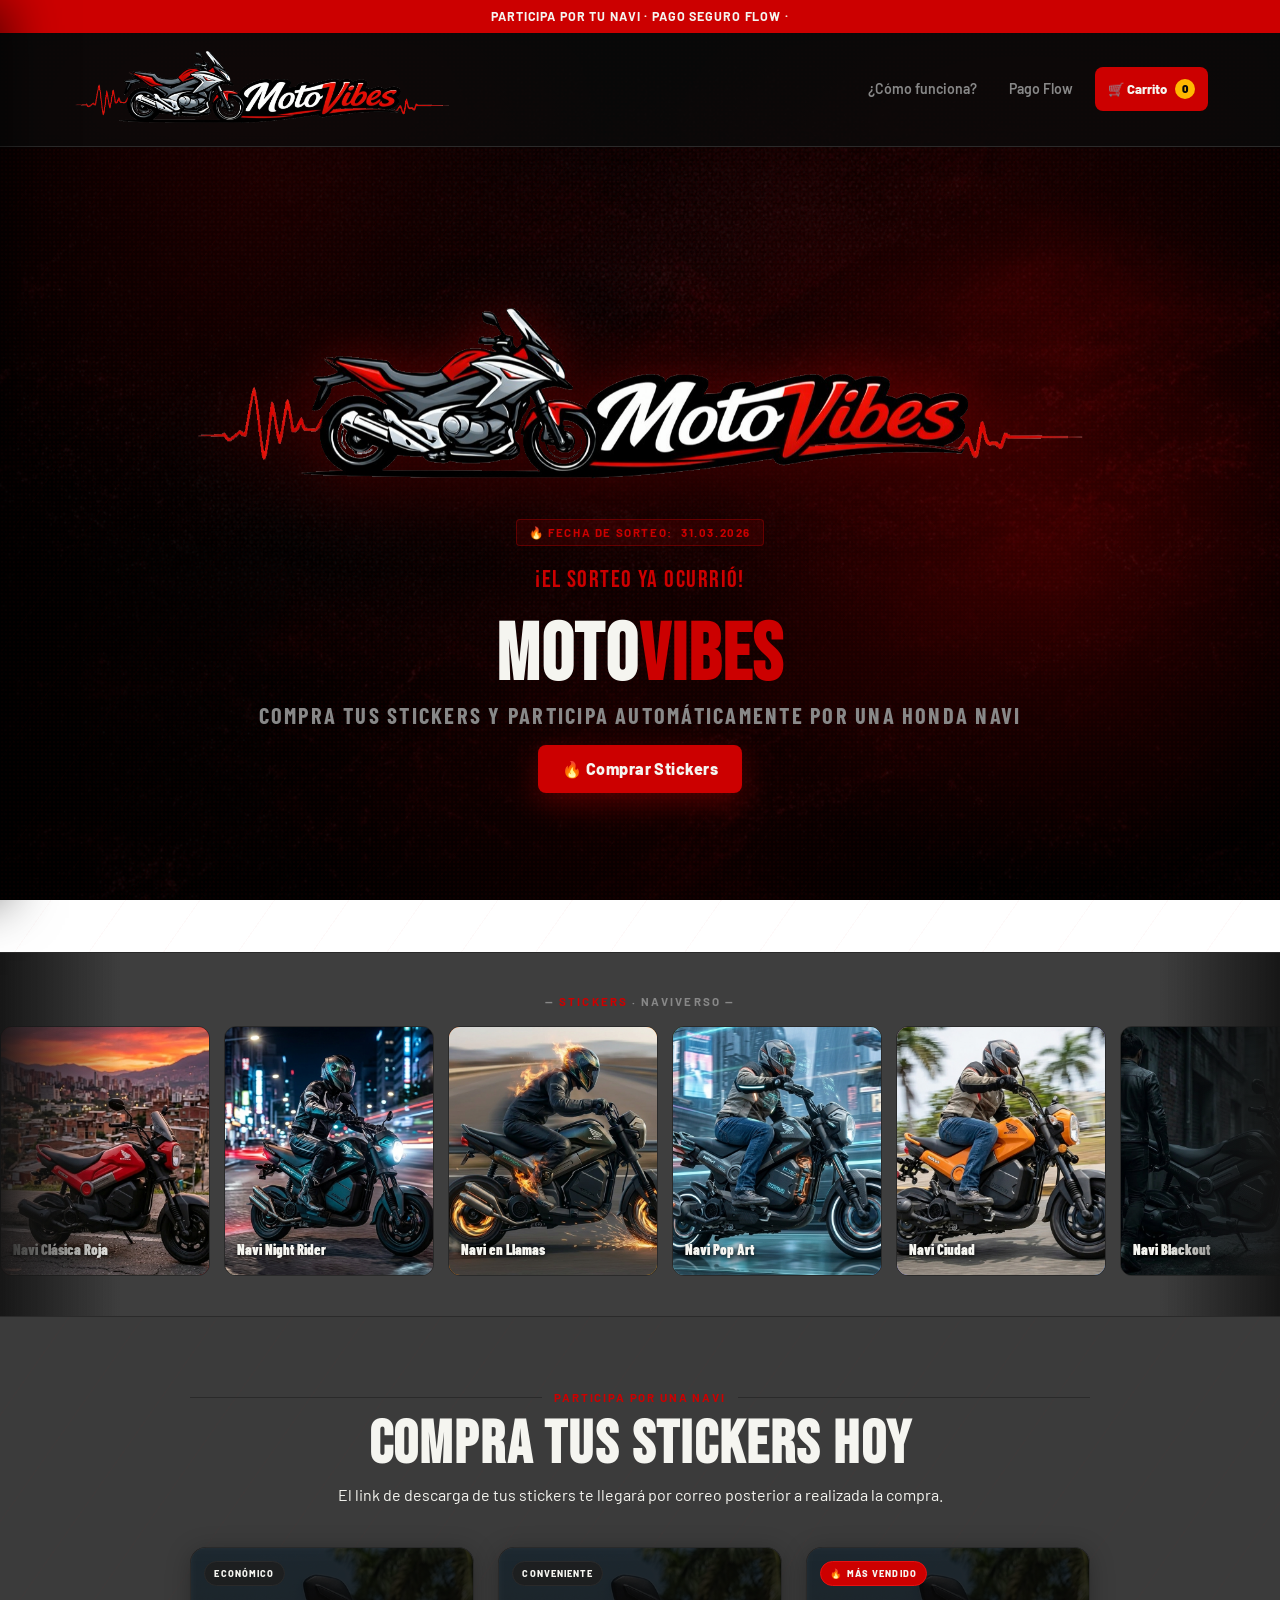
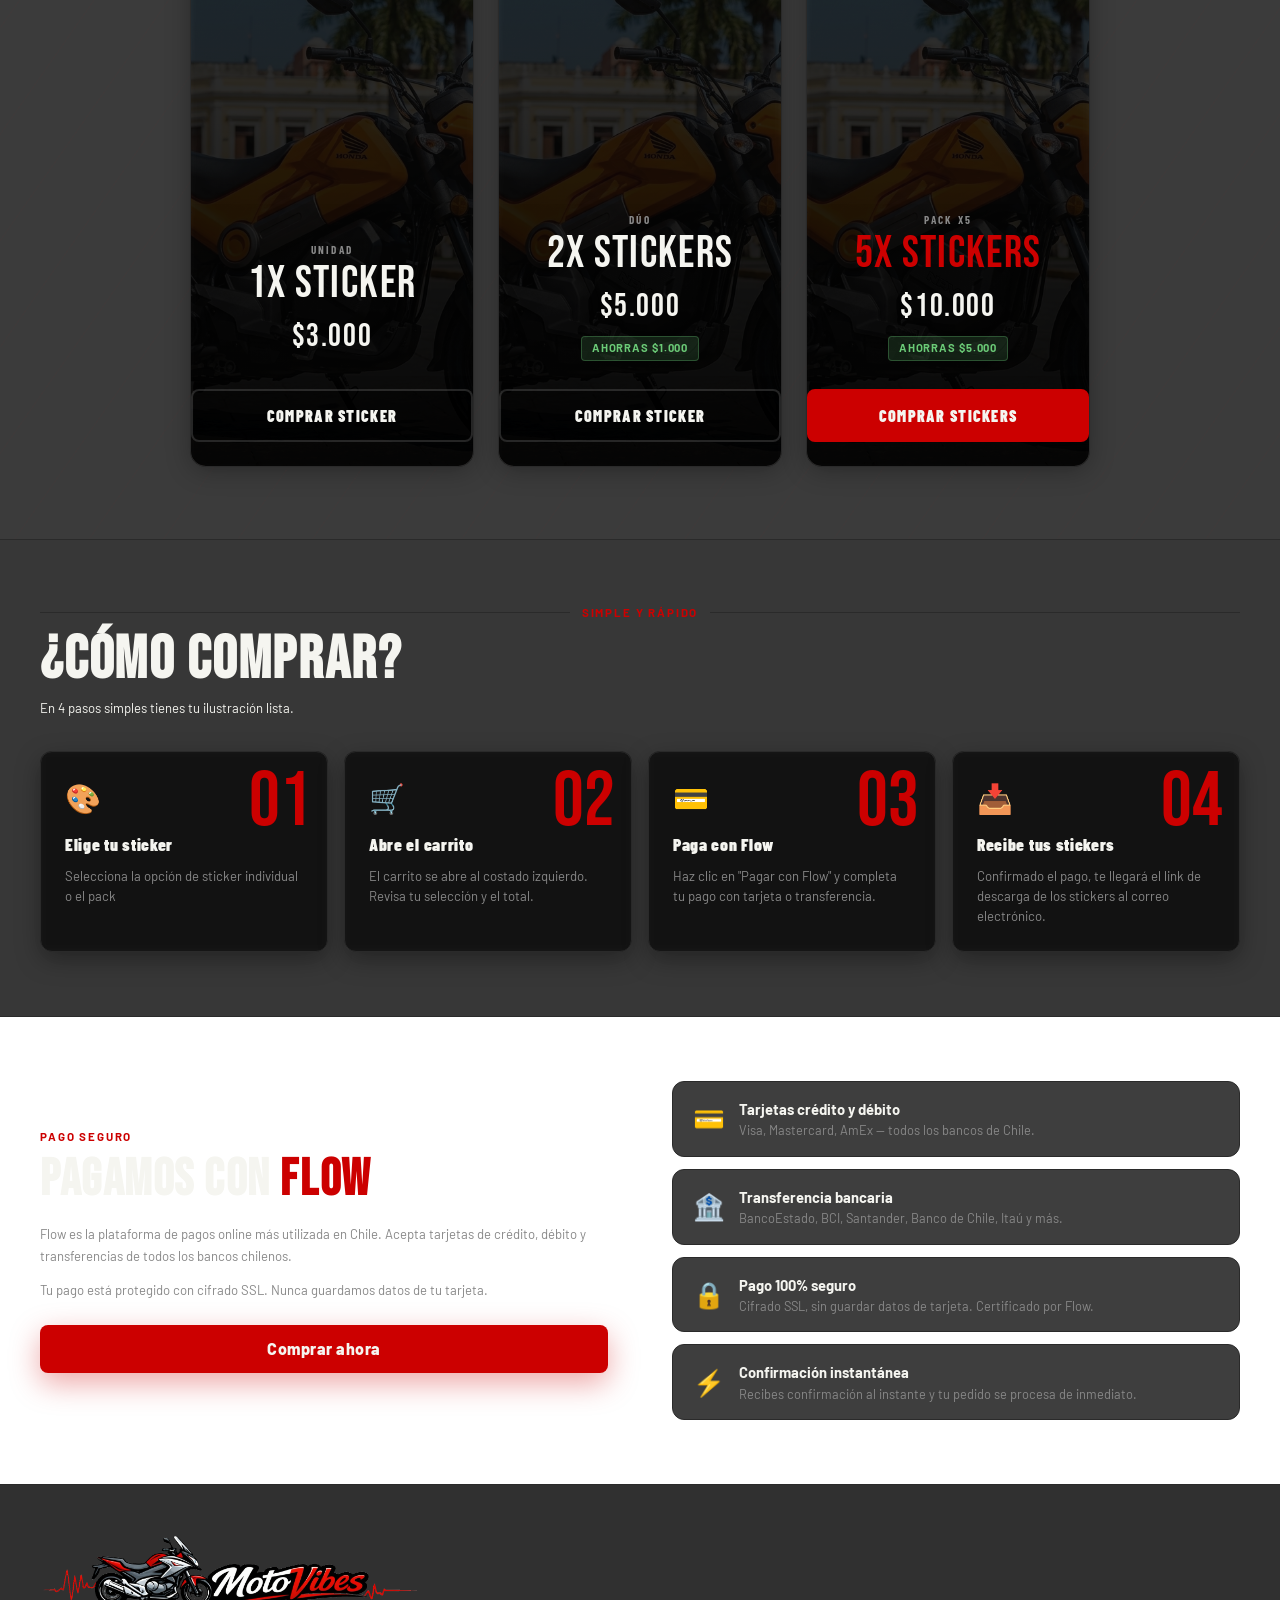
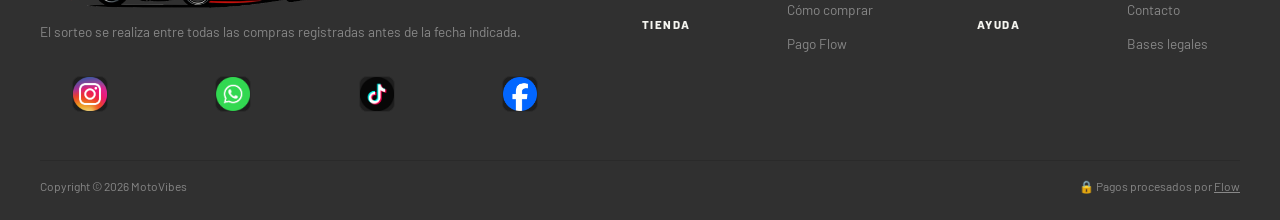
==== commit dc8536c8: "Update index.html" ====
--- a/index.html
+++ b/index.html
@@ -33,7 +33,7 @@
   <meta name="theme-color" content="#CC0000">
 
   <meta property="og:title" content="MotoVibes">
-  <meta property="og:description" content="Ilustraciones digitales exclusivas de Honda Navi. Hecho en Chile.">
+  <meta property="og:description" content="Compra stickers y participa por una honda Navi">
   <meta property="og:type" content="website">
 
   <link rel="preconnect" href="https://fonts.googleapis.com">
@@ -56,7 +56,7 @@
 
 <!-- ══ TOPBAR ══════════════════════════════════════════ -->
 <div class="topbar" role="complementary" aria-label="Información de la tienda">
-  🏍️&nbsp; Participa por tu Navi · Pago seguro Flow ·  &nbsp;🏍️
+  Participa por tu Navi · Pago seguro Flow · 
 </div>
 
 <!-- ══ HEADER ══════════════════════════════════════════ -->
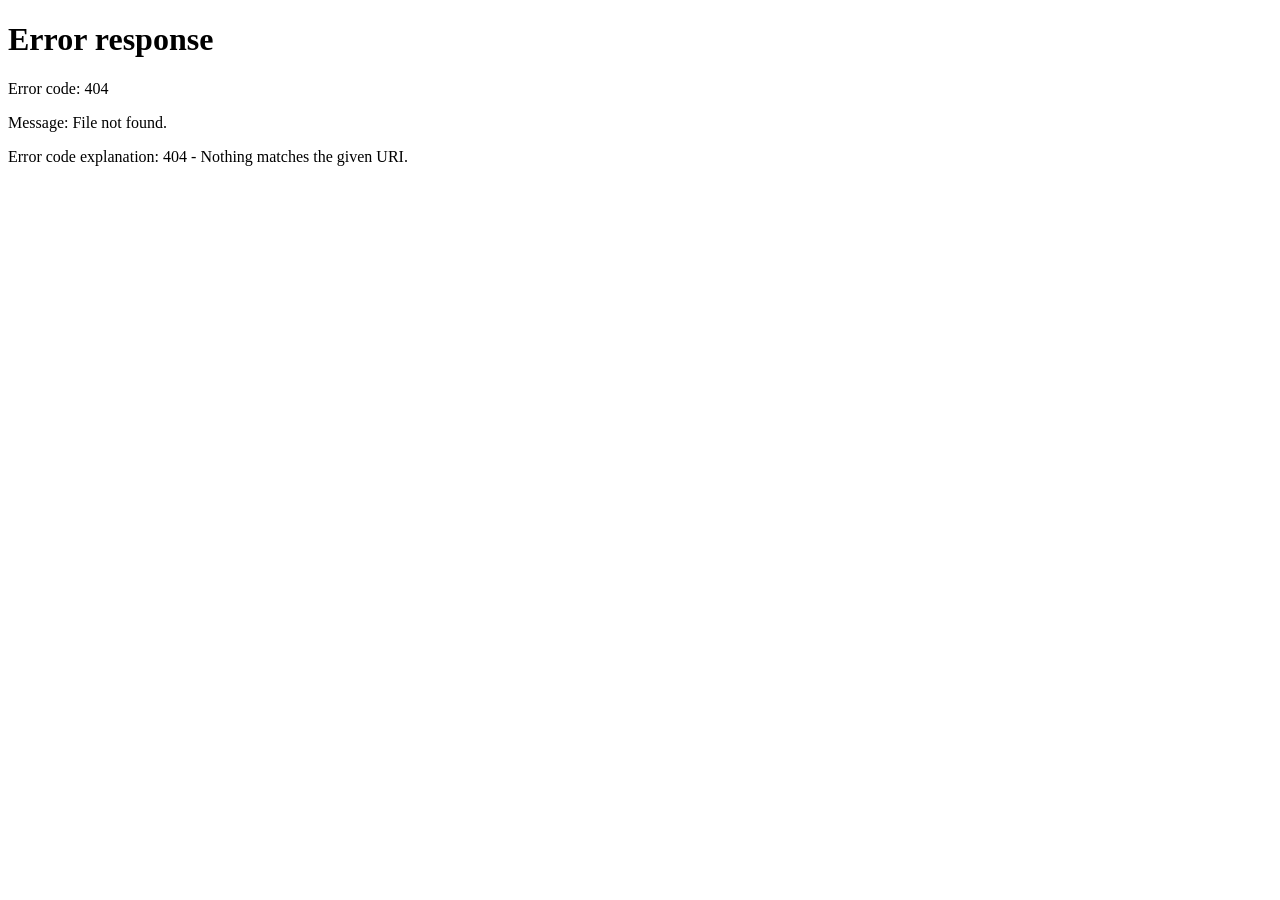
==== commit 5adab944: "Updated index.html" ====
--- a/index.html
+++ b/index.html
@@ -417,7 +417,7 @@
     // ── CUENTA REGRESIVA ─────────────────────────────
     // Cambia esta fecha cuando tengas la fecha real del sorteo
     // Formato: YYYY-MM-DD HH:MM:SS
-    const FECHA_SORTEO = new Date('2026-03-31T20:00:00')
+    const FECHA_SORTEO = new Date('2026-03-29T15:00:00')
 
     function actualizarContador() {
       const ahora = new Date()
@@ -442,6 +442,15 @@
 
     actualizarContador()
     setInterval(actualizarContador, 1000)
+
+    // Redirigir a sorteo-cerrado.html cuando el contador llegue a 0
+    function verificarSorteo() {
+      if (new Date() >= FECHA_SORTEO) {
+        window.location.href = 'sorteo-cerrado.html'
+      }
+    }
+    verificarSorteo()
+    setInterval(verificarSorteo, 5000) // Verifica cada 5 segundos
   </script>
 </body>
 </html>
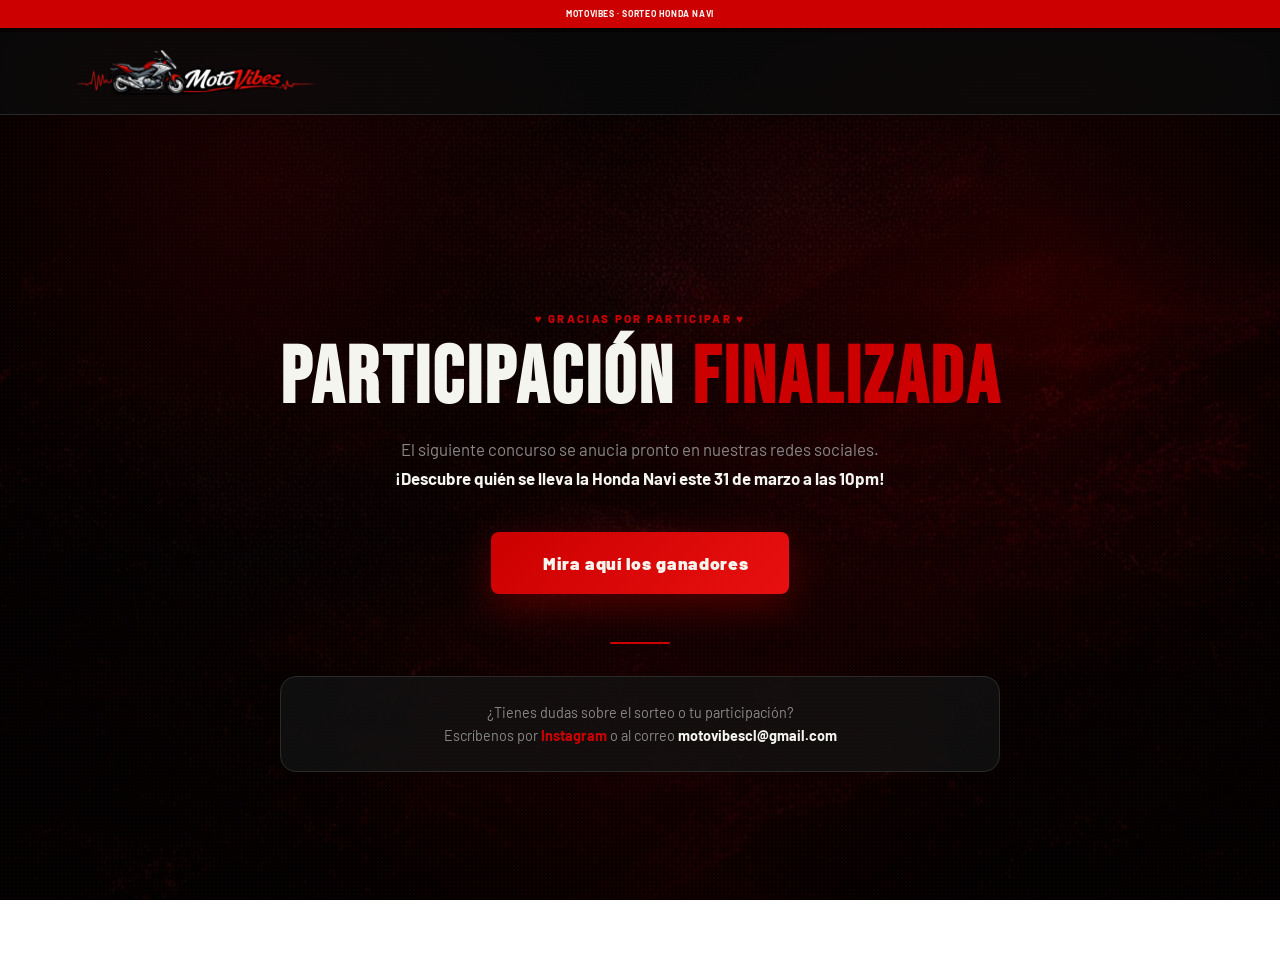
==== commit daee0454: "update index.html" ====
--- a/index.html
+++ b/index.html
@@ -5,7 +5,7 @@
   <meta http-equiv="X-UA-Compatible" content="IE=edge">
     <link rel="icon" type="image/png" href="images/favicon.png">
   <!-- SEO -->
-  <meta name="description" content="Compra stickers de la Honda Navi y participa automáticamente en el sorteo de una moto. Envío digital inmediato. Pago seguro con Flow.">
+  <meta name="description" content="Compra stickers y participa automáticamente en el sorteo de una moto Honda Navi.">
   <meta name="keywords" content="stickers Honda Navi, sorteo moto Chile, stickers moto Chile, MotoVibes, ganar moto, sorteo Honda">
   <meta name="author" content="MotoVibes">
   <meta name="robots" content="index, follow">
@@ -14,7 +14,7 @@
   <!-- Open Graph (redes sociales) -->
   <meta property="og:type" content="website">
   <meta property="og:url" content="https://motovibes.cl/">
-  <meta property="og:title" content="MotoVibes — Compra stickers y gana una Honda Navi">
+  <meta property="og:title" content="MotoVibes — Compra stickers y gana una moto!">
   <meta property="og:description" content="Cada sticker tiene un código único. El día del sorteo uno de esos códigos se lleva la moto. ¿Será el tuyo?">
   <meta property="og:image" content="https://motovibes.cl/images/Logo1.png">
   <meta property="og:locale" content="es_CL">
